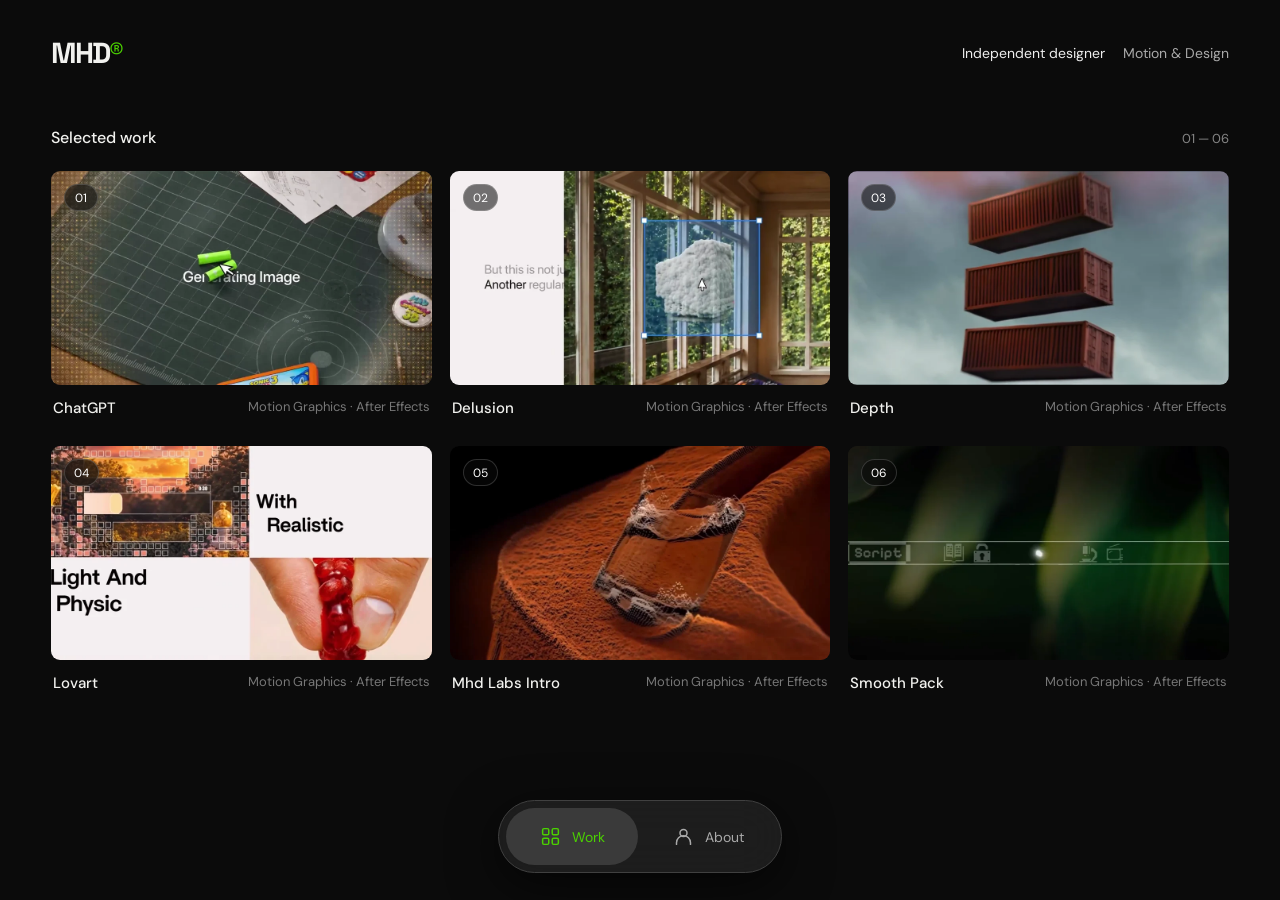
==== index.html @ 974f69a8 "Upload portfolio website" ====
<!doctype html><html lang="en"><head><meta charset="UTF-8"><meta name="viewport" content="width=device-width, initial-scale=1"><meta name="theme-color" content="#0b0b0b"><title>MHD — Motion &amp; Design</title><meta name="description" content="Alireza — motion and product designer. Selected work and a little about me."><link rel="icon" type="image/svg+xml" href="data:image/svg+xml,%3Csvg%20xmlns%3D%22http%3A//www.w3.org/2000/svg%22%20viewBox%3D%220%200%2032%2032%22%3E%3Crect%20width%3D%2232%22%20height%3D%2232%22%20rx%3D%228%22%20fill%3D%22%234bd200%22/%3E%3Cpath%20d%3D%22M7%2024V8l9%209%209-9v16h-5V19l-4%204-4-4v5z%22%20fill%3D%22%23111%22/%3E%3C/svg%3E"><link rel="stylesheet" href="/style.css"><script src="/app.js" defer></script></head><body><div id="app"></div></body></html>
---- style.css ----
@import url('https://fonts.googleapis.com/css2?family=DM+Sans:wght@400;500;600;700&family=Space+Grotesk:wght@400;500;600;700&display=swap');

:root {
  color-scheme: dark;
  --green: #4bd200;
  --bg: #0b0b0b;
  --muted: #858585;
}

* { box-sizing: border-box; }
html { background: var(--bg); }

body {
  min-height: 100vh;
  margin: 0;
  background: var(--bg);
  color: #f2f2ef;
  font-family: 'DM Sans', Arial, sans-serif;
  -webkit-font-smoothing: antialiased;
}

body.modal-open { overflow: hidden; }

#app {
  position: relative;
  z-index: 1;
}

.cursor-halftone {
  position: fixed;
  z-index: 0;
  inset: 0;
  display: block;
  width: 100%;
  height: 100%;
  pointer-events: none;
}

a { color: inherit; text-decoration: none; }
button { font: inherit; }
button, a { -webkit-tap-highlight-color: transparent; }
a:focus-visible, button:focus-visible { outline: 2px solid var(--green); outline-offset: 5px; }

header {
  display: flex;
  align-items: center;
  justify-content: space-between;
  padding: 34px 4vw 30px;
}

.brand {
  font-family: 'Space Grotesk', Arial, sans-serif;
  font-size: 29px;
  font-weight: 700;
  letter-spacing: -2px;
}

.brand span { color: var(--green); }
.header-note { color: #aaa; font-size: 14px; }
.header-note span { margin-right: 18px; color: #eee; }
.work { padding: 20px 4vw 145px; }

.section-label {
  display: flex;
  align-items: baseline;
  justify-content: space-between;
  margin: 6px 0 23px;
}

.section-label h1 { margin: 0; font-size: 16px; font-weight: 500; }
.section-label span { color: var(--muted); font-size: 13px; }

.grid {
  display: grid;
  grid-template-columns: repeat(3, minmax(0, 1fr));
  gap: 28px 18px;
}

.project { min-width: 0; }

.project-open {
  display: block;
  width: 100%;
  margin: 0;
  padding: 0;
  border: 0;
  border-radius: 9px;
  background: transparent;
  color: inherit;
  cursor: pointer;
  text-align: left;
}

.art {
  position: relative;
  display: block;
  overflow: hidden;
  width: 100%;
  aspect-ratio: 16 / 9;
  border-radius: 9px;
  background: #151515;
}

.project-video {
  display: block;
  width: 100%;
  height: 100%;
  object-fit: cover;
  transform: scale(1.002);
  transition: transform .65s cubic-bezier(.2, .7, .2, 1), filter .35s ease;
}

.project-open:hover .project-video,
.project-open:focus-visible .project-video {
  filter: brightness(.72);
  transform: scale(1.035);
}

.project-index {
  position: absolute;
  top: 13px;
  left: 13px;
  display: grid;
  place-items: center;
  min-width: 34px;
  height: 27px;
  padding: 0 9px;
  border: 1px solid rgba(255,255,255,.17);
  border-radius: 20px;
  background: rgba(10,10,10,.56);
  color: #fff;
  font-size: 12px;
  backdrop-filter: blur(10px);
}

.play-indicator {
  position: absolute;
  top: 50%;
  left: 50%;
  display: grid;
  place-items: center;
  width: 52px;
  height: 52px;
  border-radius: 50%;
  background: var(--green);
  color: #112108;
  opacity: 0;
  transform: translate(-50%, -42%) scale(.86);
  transition: opacity .25s ease, transform .35s cubic-bezier(.2, .8, .2, 1);
}

.play-indicator svg { width: 23px; height: 23px; fill: currentColor; stroke: none; }
.project-open:hover .play-indicator,
.project-open:focus-visible .play-indicator {
  opacity: 1;
  transform: translate(-50%, -50%) scale(1);
}

.project-info {
  display: flex;
  justify-content: space-between;
  gap: 12px;
  padding: 13px 2px 0;
}

.project-info h2 { margin: 0; font-size: 15px; font-weight: 500; }
.project-info span { color: #777; font-size: 13px; text-align: right; }

.bottom-nav {
  position: fixed;
  z-index: 10;
  bottom: 27px;
  left: 50%;
  display: flex;
  gap: 4px;
  padding: 7px;
  border: 1px solid #404040;
  border-radius: 50px;
  background: rgba(31,31,31,.91);
  box-shadow: 0 12px 50px #0009;
  backdrop-filter: blur(24px);
  transform: translateX(-50%);
}

.bottom-nav a {
  display: flex;
  align-items: center;
  justify-content: center;
  gap: 11px;
  min-width: 132px;
  height: 57px;
  border-radius: 35px;
  color: #aaa;
  font-size: 14px;
  transition: background .2s, color .2s;
}

.bottom-nav a.active { background: #3a3a3a; color: var(--green); }
.bottom-nav a:hover { background: #343434; color: #fff; }

.bottom-nav svg {
  width: 21px;
  height: 21px;
  fill: none;
  stroke: currentColor;
  stroke-width: 1.7;
  stroke-linecap: round;
  stroke-linejoin: round;
}

.video-dialog {
  overflow: visible;
  width: min(1120px, calc(100% - 48px));
  max-width: none;
  margin: auto;
  padding: 0;
  border: 1px solid #323232;
  border-radius: 18px;
  background: #111;
  color: #eee;
  box-shadow: 0 30px 100px #000;
}

.video-dialog::backdrop,
.booking-dialog::backdrop {
  background: rgba(0,0,0,.82);
  backdrop-filter: blur(9px);
}

.dialog-video-wrap {
  overflow: hidden;
  width: 100%;
  aspect-ratio: 16 / 9;
  border-radius: 17px 17px 0 0;
  background: #000;
}

.dialog-video { display: block; width: 100%; height: 100%; object-fit: contain; }

.dialog-meta {
  display: flex;
  align-items: center;
  justify-content: space-between;
  gap: 20px;
  padding: 19px 22px 20px;
}

.dialog-meta h2 { margin: 0; font-size: 18px; font-weight: 500; }
.dialog-meta p { margin: 0; color: #777; font-size: 14px; }

.dialog-close {
  position: absolute;
  z-index: 2;
  top: -16px;
  right: -16px;
  display: grid;
  place-items: center;
  width: 42px;
  height: 42px;
  padding: 0;
  border: 1px solid #505050;
  border-radius: 50%;
  background: #202020;
  color: #fff;
  cursor: pointer;
}

.dialog-close:hover { background: var(--green); color: #102008; }

.dialog-close svg {
  width: 19px;
  height: 19px;
  fill: none;
  stroke: currentColor;
  stroke-width: 1.8;
  stroke-linecap: round;
}

.about { max-width: 1160px; margin: 0 auto; padding: 66px 5vw 160px; }
.eyebrow { margin: 0 0 30px; color: var(--green); font-size: 14px; }

.about h1 {
  max-width: 900px;
  margin: 0 0 44px;
  font-family: 'Space Grotesk', Arial, sans-serif;
  font-size: clamp(45px, 7vw, 88px);
  font-weight: 500;
  line-height: 1.04;
  letter-spacing: -.065em;
}

.about h1 span { color: var(--green); }

.about-lower {
  display: grid;
  grid-template-columns: 1fr 1fr;
  gap: 70px;
  padding-top: 32px;
  border-top: 1px solid #292929;
}

.bio { margin: 0; color: #aaa; font-size: 18px; line-height: 1.75; }
.bio strong { color: #eee; font-weight: 400; }
.tools { margin-top: 25px; color: #777; font-size: 13px; }

.call-area {
  display: flex;
  flex-direction: column;
  align-items: flex-start;
  justify-content: space-between;
  gap: 24px;
}

.call-area p { margin: 0; color: #aaa; font-size: 16px; }

.call-button {
  display: flex;
  align-items: center;
  justify-content: space-between;
  gap: 65px;
  padding: 20px 26px;
  border: 0;
  border-radius: 50px;
  background: var(--green);
  color: #101b0b;
  font-size: 17px;
  font-weight: 600;
  cursor: pointer;
  transition: background .2s;
}

.call-button:hover { background: #68ed1c; }
.call-button svg { width: 22px; height: 22px; fill: none; stroke: currentColor; stroke-width: 1.6; }

.booking-dialog {
  overflow: hidden;
  width: min(960px, calc(100% - 40px));
  height: min(760px, calc(100dvh - 40px));
  max-width: none;
  max-height: none;
  margin: auto;
  padding: 0;
  border: 1px solid #363636;
  border-radius: 22px;
  background: #101010;
  color: #f2f2ef;
  box-shadow: 0 32px 110px #000;
}

.booking-dialog[open] {
  display: flex;
  flex-direction: column;
  animation: booking-in .28s cubic-bezier(.2, .8, .2, 1);
}

.booking-header {
  position: relative;
  z-index: 1;
  display: flex;
  flex: 0 0 auto;
  align-items: center;
  justify-content: space-between;
  min-height: 78px;
  padding: 15px 18px 15px 24px;
  border-bottom: 1px solid #2c2c2c;
  background: #151515;
}

.booking-kicker {
  display: block;
  margin-bottom: 3px;
  color: var(--green);
  font-size: 11px;
  font-weight: 600;
  letter-spacing: .11em;
  text-transform: uppercase;
}

.booking-header h2 {
  margin: 0;
  font-family: 'Space Grotesk', Arial, sans-serif;
  font-size: 20px;
  font-weight: 500;
  letter-spacing: -.025em;
}

.booking-close {
  display: grid;
  place-items: center;
  width: 42px;
  height: 42px;
  padding: 0;
  border: 1px solid #444;
  border-radius: 50%;
  background: #222;
  color: #fff;
  cursor: pointer;
  transition: background .2s ease, color .2s ease, border-color .2s ease;
}

.booking-close:hover {
  border-color: var(--green);
  background: var(--green);
  color: #102008;
}

.booking-close svg {
  width: 18px;
  height: 18px;
  fill: none;
  stroke: currentColor;
  stroke-width: 1.8;
  stroke-linecap: round;
}

.booking-frame {
  display: block;
  flex: 1 1 auto;
  width: 100%;
  min-height: 0;
  border: 0;
  background: #fff;
}

@keyframes booking-in {
  from { opacity: 0; transform: translateY(14px) scale(.985); }
  to { opacity: 1; transform: translateY(0) scale(1); }
}

@media (min-width: 1550px) {
  .work, header { max-width: 1600px; margin-inline: auto; }
}

@media (max-width: 1080px) {
  .grid { grid-template-columns: repeat(2, minmax(0, 1fr)); }
  .about-lower { gap: 35px; }
  .header-note span { display: none; }
}

@media (max-width: 680px) {
  header { padding: 25px 20px; }
  .brand { font-size: 27px; }
  .header-note { font-size: 12px; }
  .work { padding: 15px 14px 130px; }
  .section-label { margin: 4px 6px 20px; }
  .grid { grid-template-columns: 1fr; gap: 27px; }
  .art { border-radius: 8px; }
  .project-info { padding: 11px 2px 0; }
  .project-info h2 { font-size: 14px; }
  .project-info span { font-size: 12px; }
  .play-indicator { width: 47px; height: 47px; opacity: .92; transform: translate(-50%, -50%) scale(1); }
  .bottom-nav { bottom: max(20px, env(safe-area-inset-bottom)); padding: 6px; }
  .bottom-nav a { min-width: 125px; height: 54px; }
  .about { padding: 42px 24px 150px; }
  .about h1 { margin-bottom: 35px; font-size: 51px; }
  .about-lower { grid-template-columns: 1fr; gap: 30px; }
  .bio { font-size: 17px; }
  .call-area { align-items: stretch; }
  .call-button { width: 100%; }
  .booking-dialog {
    width: calc(100% - 16px);
    height: calc(100dvh - 16px);
    border-radius: 17px;
  }
  .booking-header { min-height: 70px; padding: 12px 13px 12px 18px; }
  .booking-header h2 { font-size: 18px; }
  .booking-close { width: 40px; height: 40px; }
  .video-dialog { width: calc(100% - 24px); border-radius: 13px; }
  .dialog-video-wrap { border-radius: 12px 12px 0 0; }
  .dialog-meta { display: block; padding: 15px 16px 17px; }
  .dialog-meta h2 { font-size: 16px; }
  .dialog-meta p { margin-top: 5px; font-size: 12px; }
  .dialog-close { top: -15px; right: -6px; }
}

@media (hover: none) {
  .play-indicator { opacity: .92; transform: translate(-50%, -50%) scale(1); }
}

@media (prefers-reduced-motion: reduce) {
  * { scroll-behavior: auto !important; transition: none !important; }
  .cursor-halftone { display: none; }
}
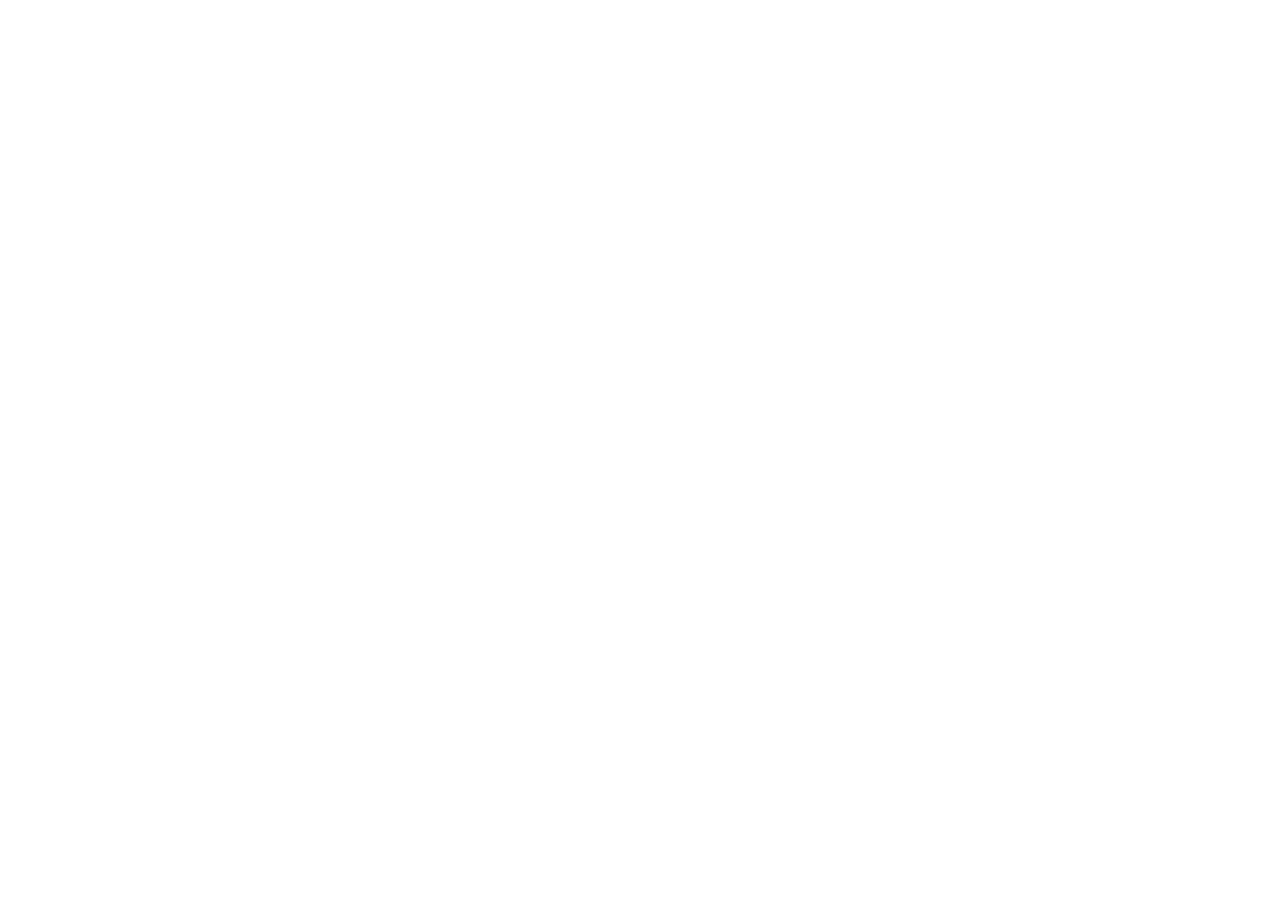
==== commit 28da60bc: "Add files via upload" ====
--- a/index.html
+++ b/index.html
@@ -1 +1 @@
-<!doctype html><html lang="en"><head><meta charset="UTF-8"><meta name="viewport" content="width=device-width, initial-scale=1"><meta name="theme-color" content="#0b0b0b"><title>MHD — Motion &amp; Design</title><meta name="description" content="Alireza — motion and product designer. Selected work and a little about me."><link rel="icon" type="image/svg+xml" href="data:image/svg+xml,%3Csvg%20xmlns%3D%22http%3A//www.w3.org/2000/svg%22%20viewBox%3D%220%200%2032%2032%22%3E%3Crect%20width%3D%2232%22%20height%3D%2232%22%20rx%3D%228%22%20fill%3D%22%234bd200%22/%3E%3Cpath%20d%3D%22M7%2024V8l9%209%209-9v16h-5V19l-4%204-4-4v5z%22%20fill%3D%22%23111%22/%3E%3C/svg%3E"><link rel="stylesheet" href="/style.css"><script src="/app.js" defer></script></head><body><div id="app"></div></body></html>+<!doctype html><html lang="en"><head><meta charset="UTF-8"><meta name="viewport" content="width=device-width, initial-scale=1"><meta name="theme-color" content="#0b0b0b"><title>MHD — Motion &amp; Design</title><meta name="description" content="Alireza — motion and product designer. Selected work and a little about me."><link rel="icon" type="image/svg+xml" href="data:image/svg+xml,%3Csvg%20xmlns%3D%22http%3A//www.w3.org/2000/svg%22%20viewBox%3D%220%200%2032%2032%22%3E%3Crect%20width%3D%2232%22%20height%3D%2232%22%20rx%3D%228%22%20fill%3D%22%234bd200%22/%3E%3Cpath%20d%3D%22M7%2024V8l9%209%209-9v16h-5V19l-4%204-4-4v5z%22%20fill%3D%22%23111%22/%3E%3C/svg%3E"><link rel="stylesheet" href="/Mhd-Labs/style.css"><script src="/Mhd-Labs/app.js" defer></script></head><body><div id="app"></div></body></html>
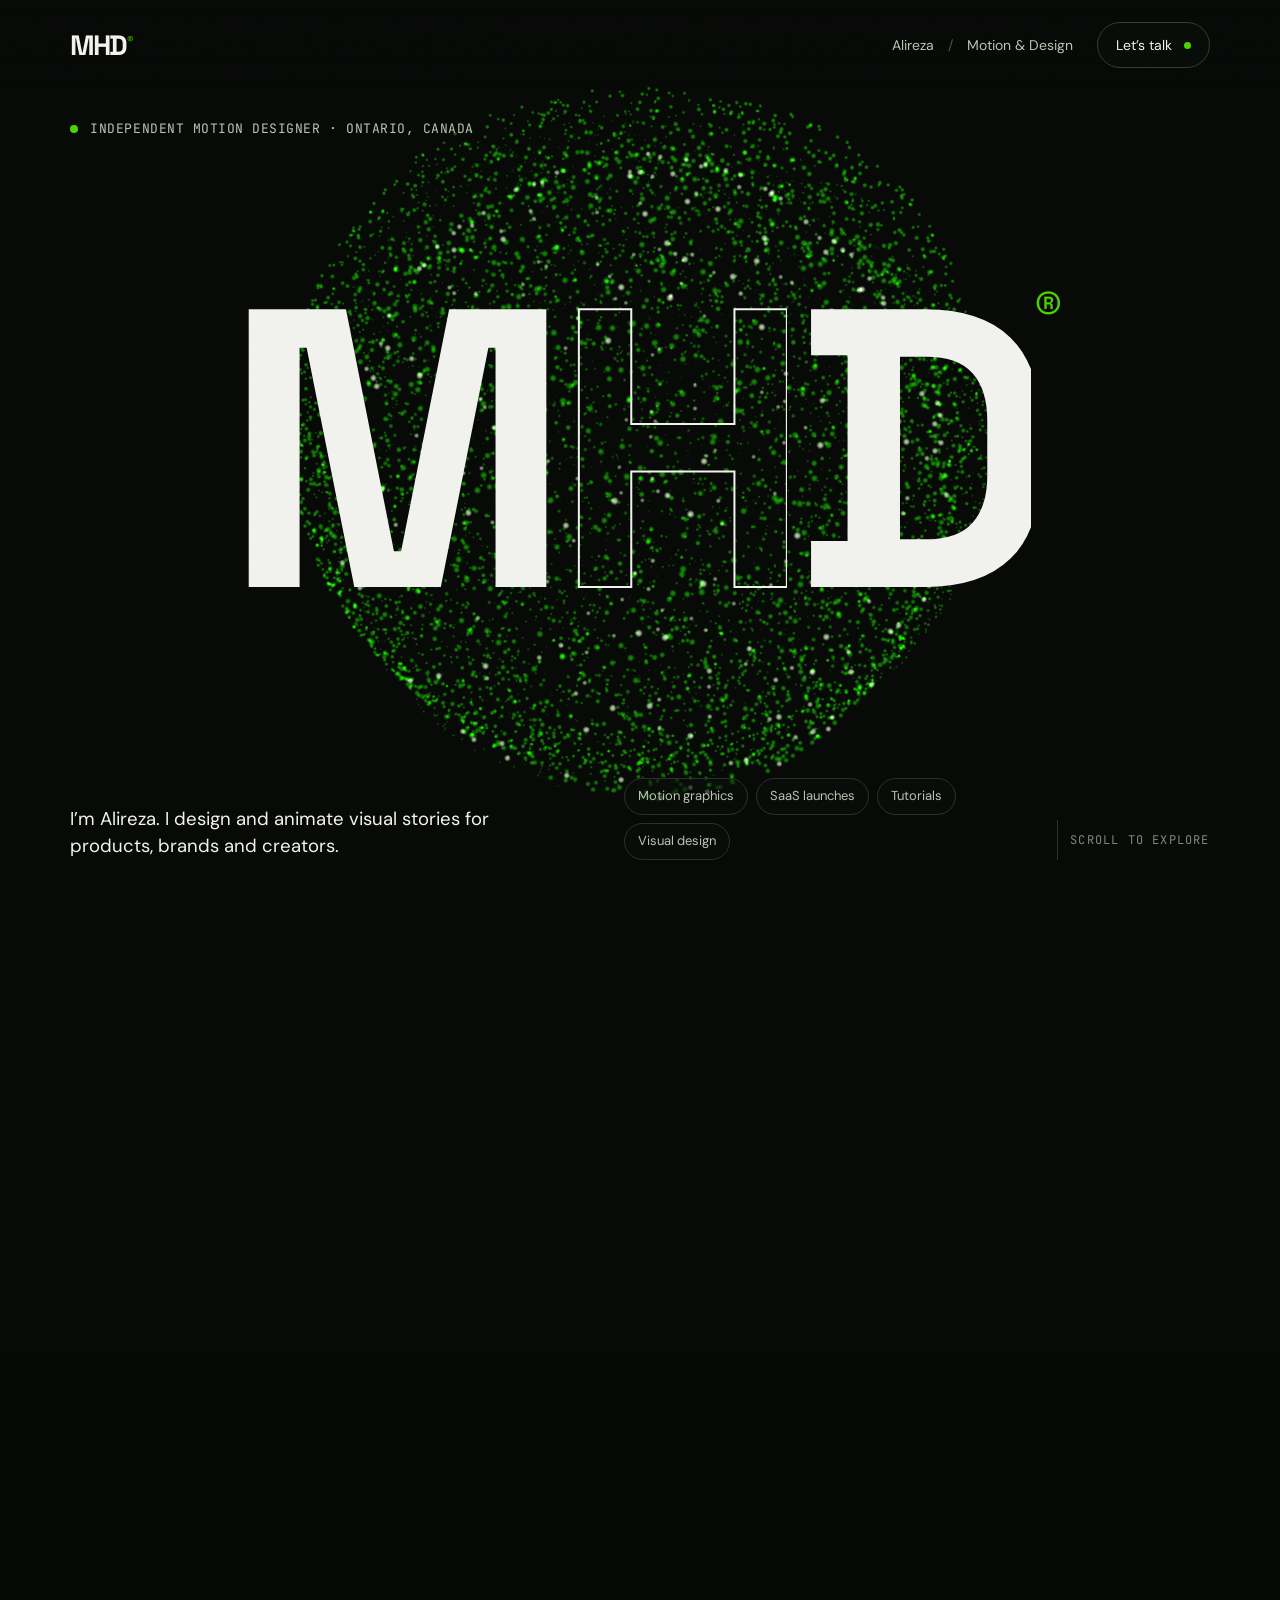
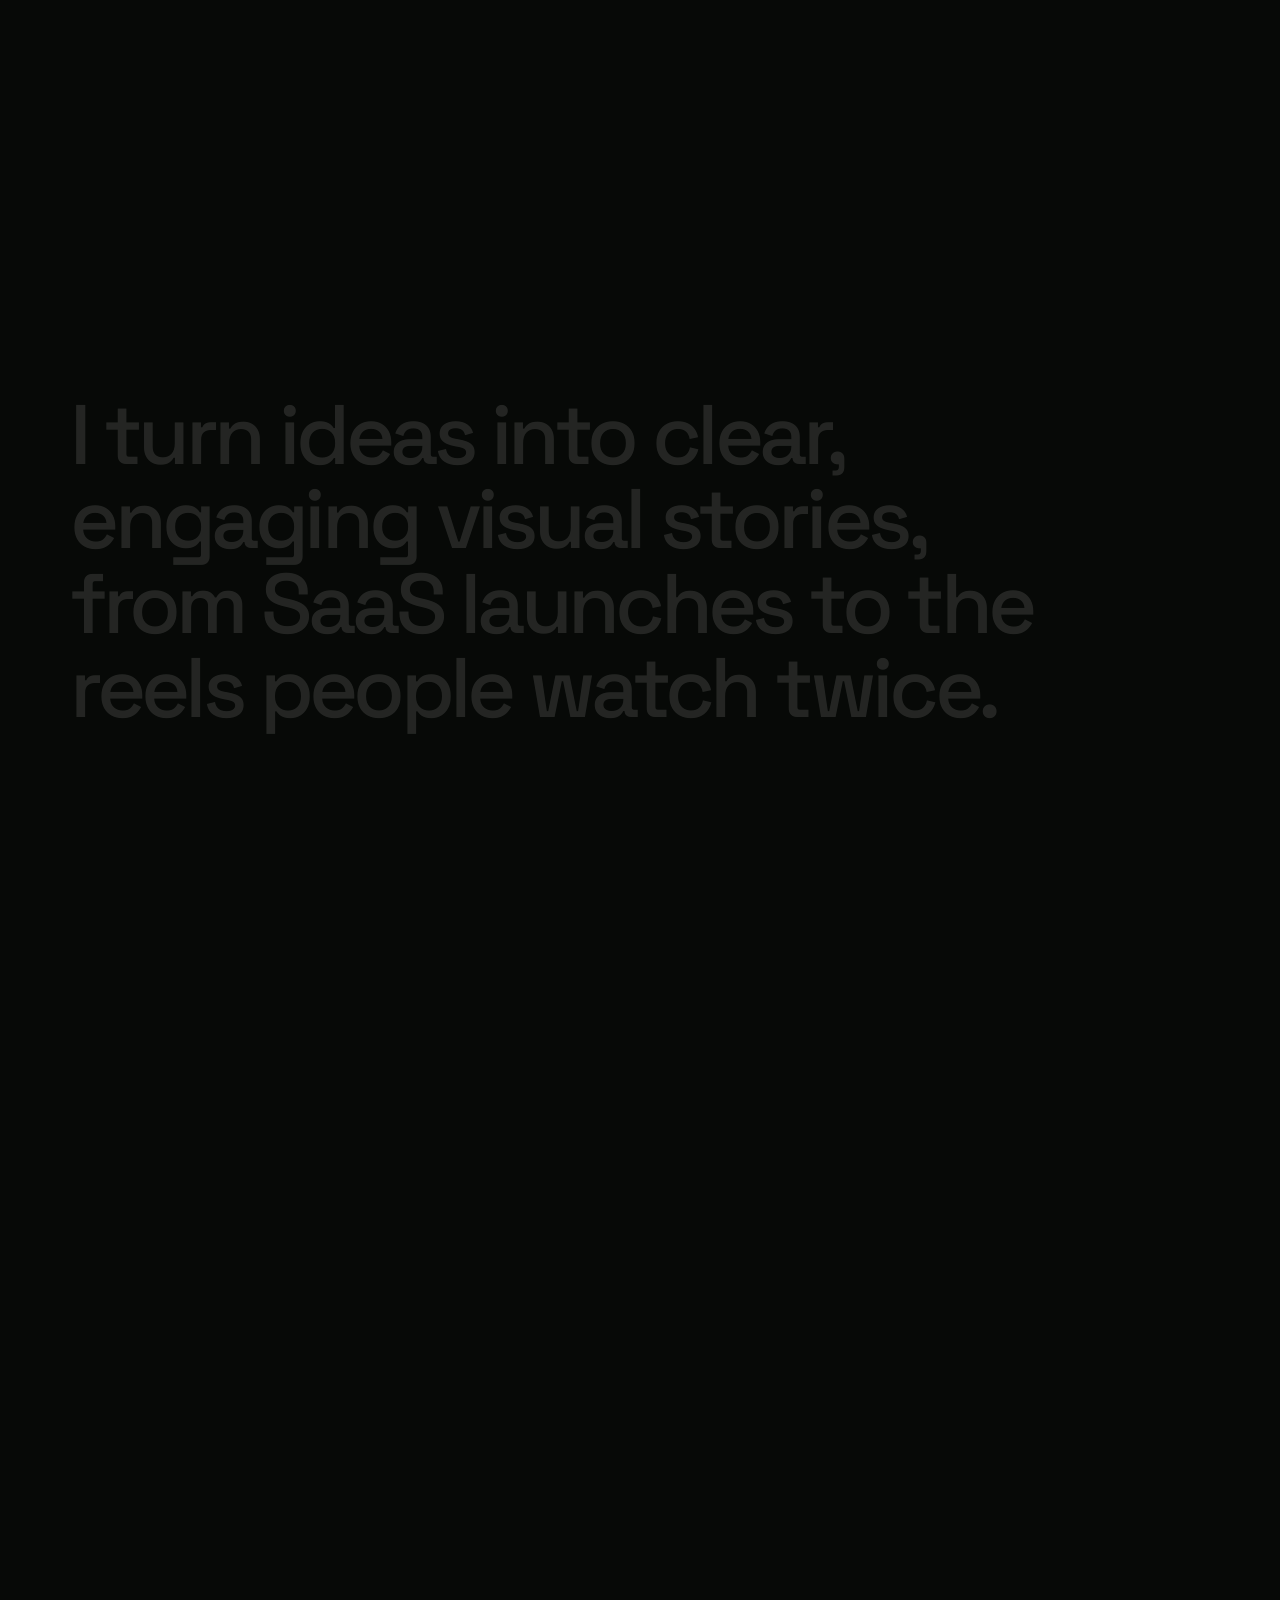
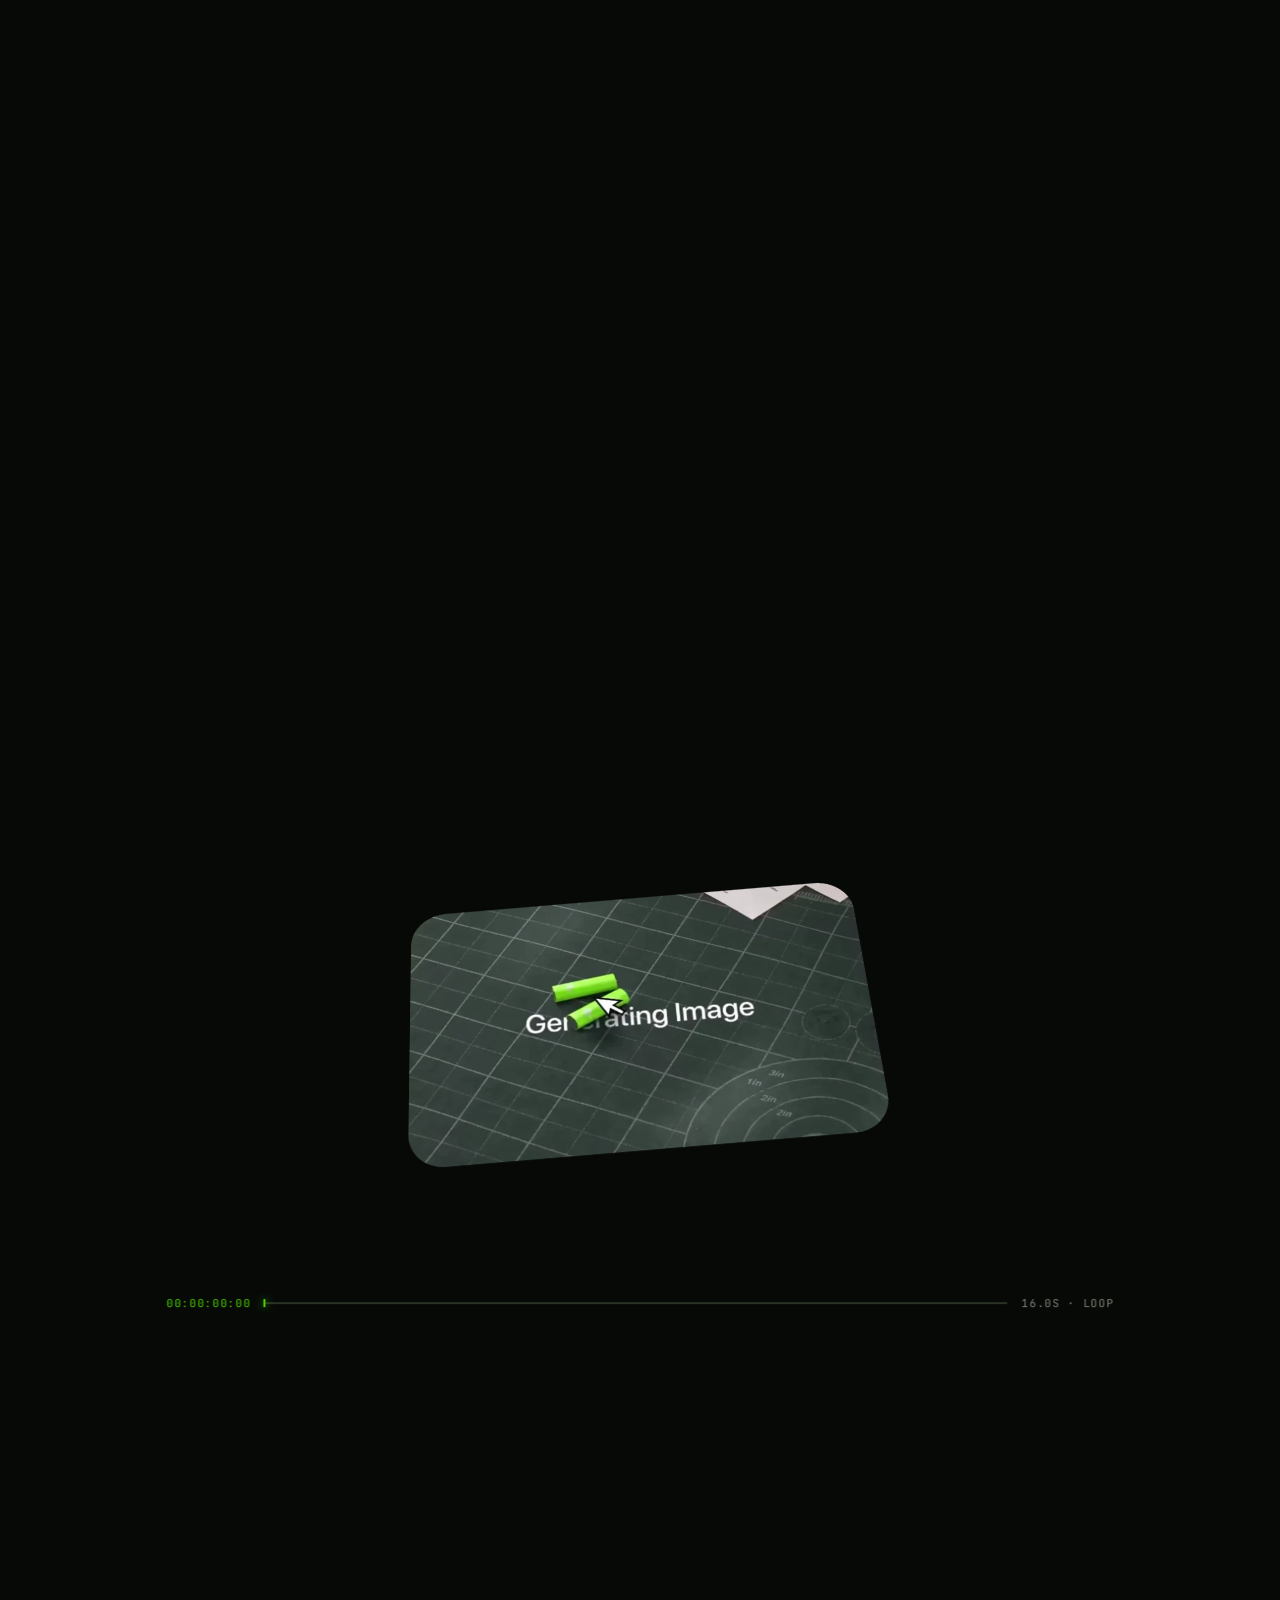
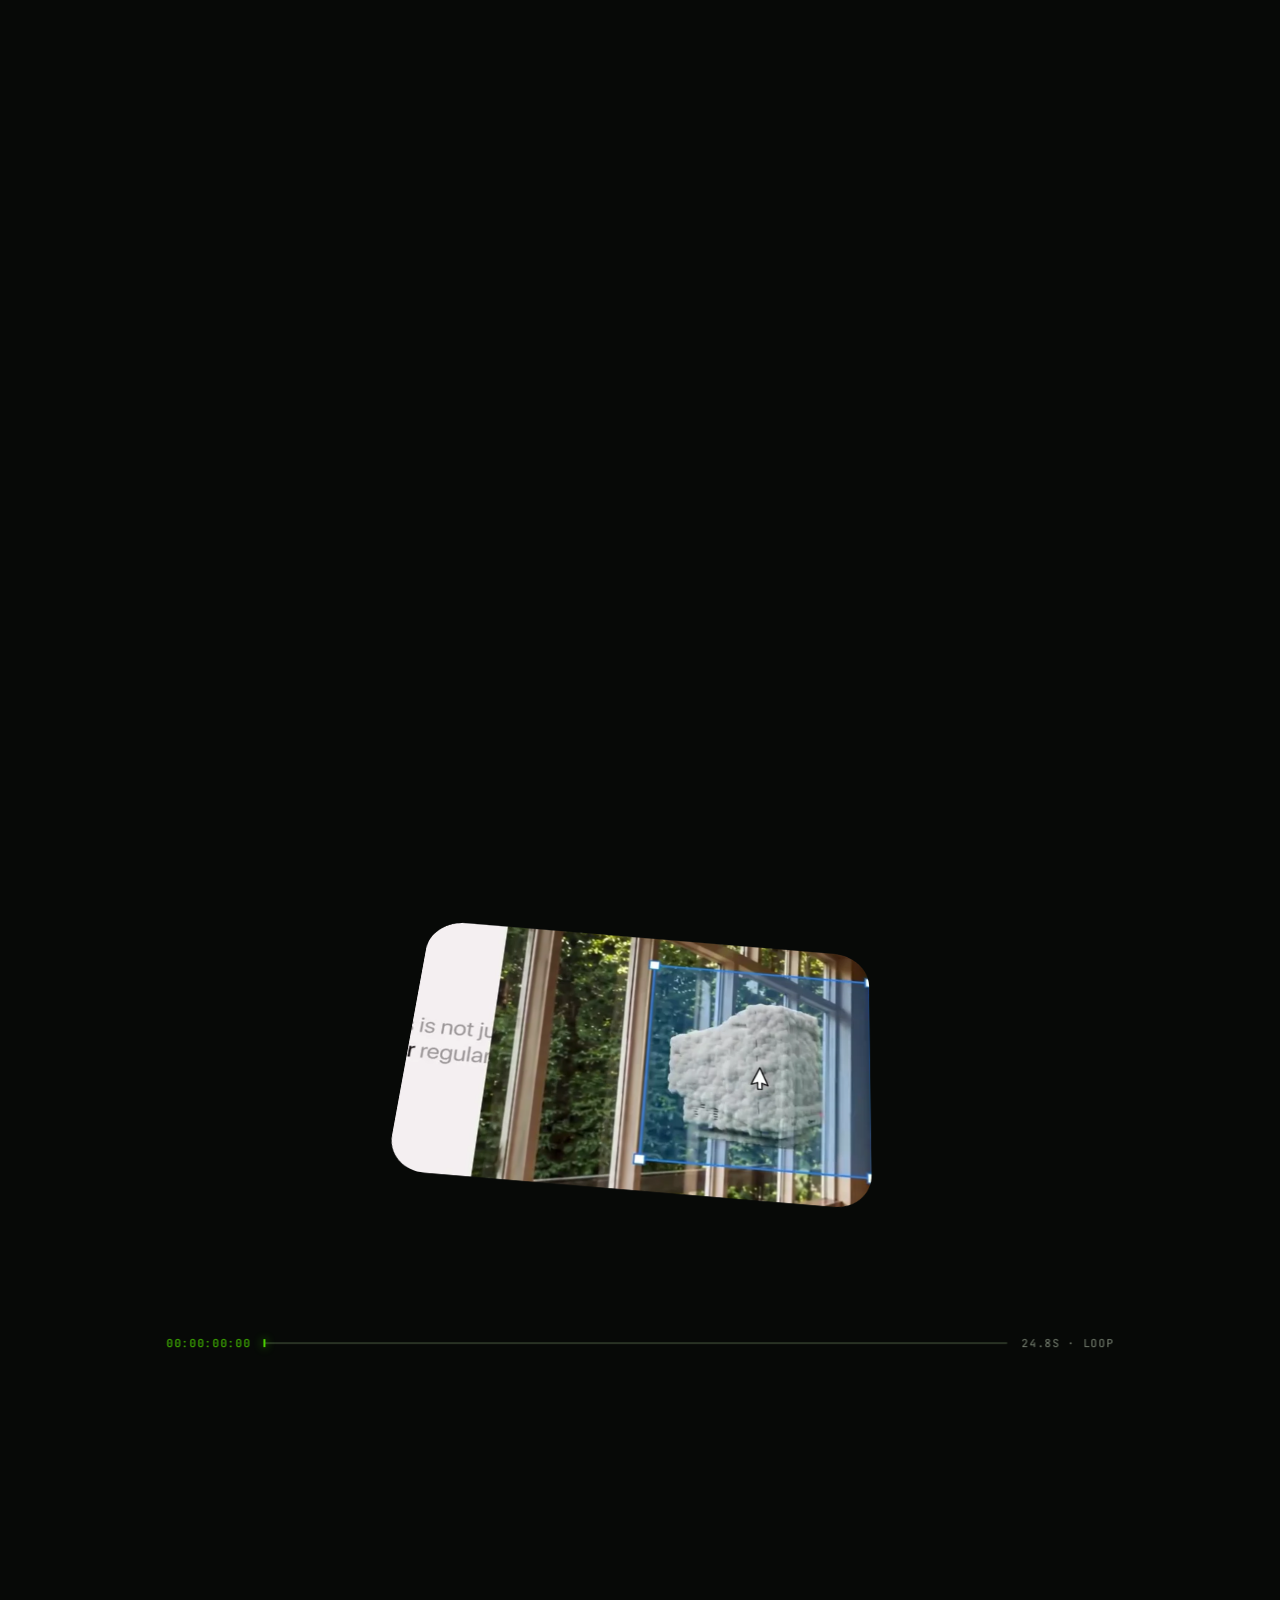
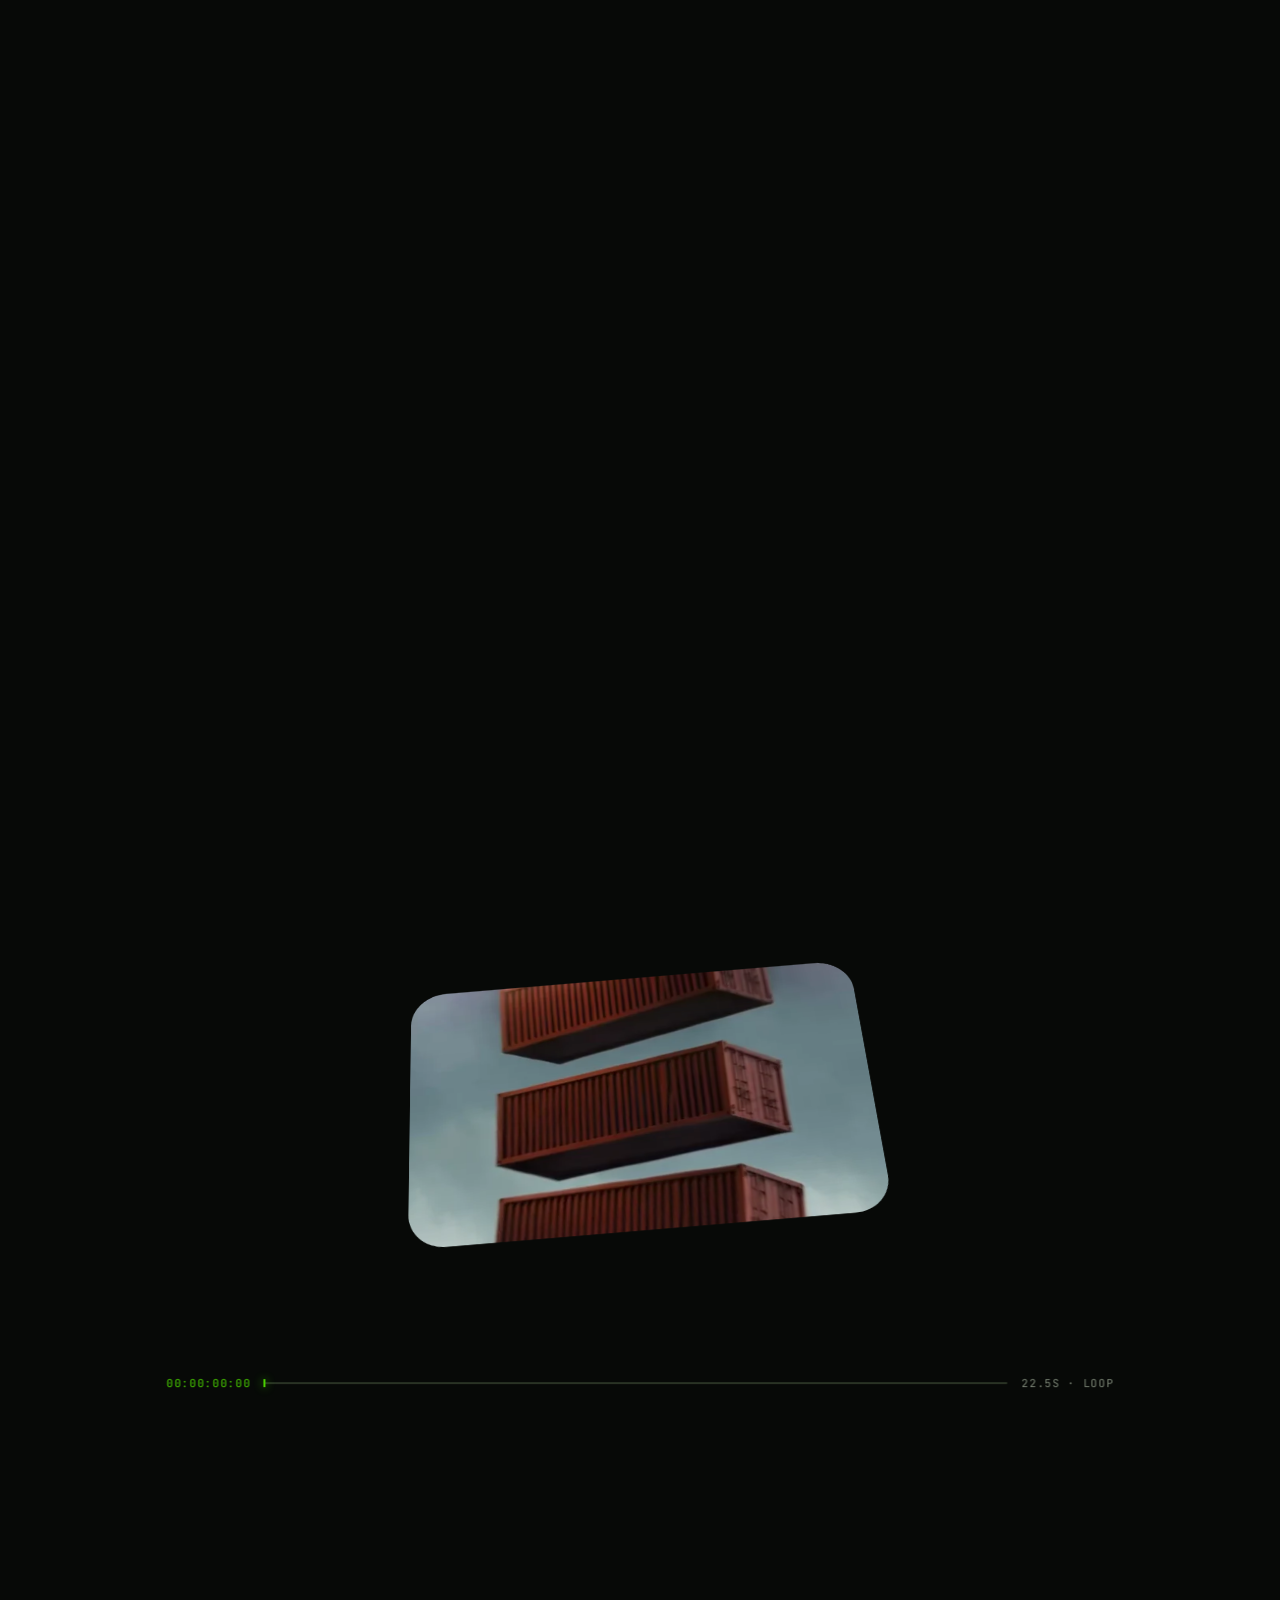
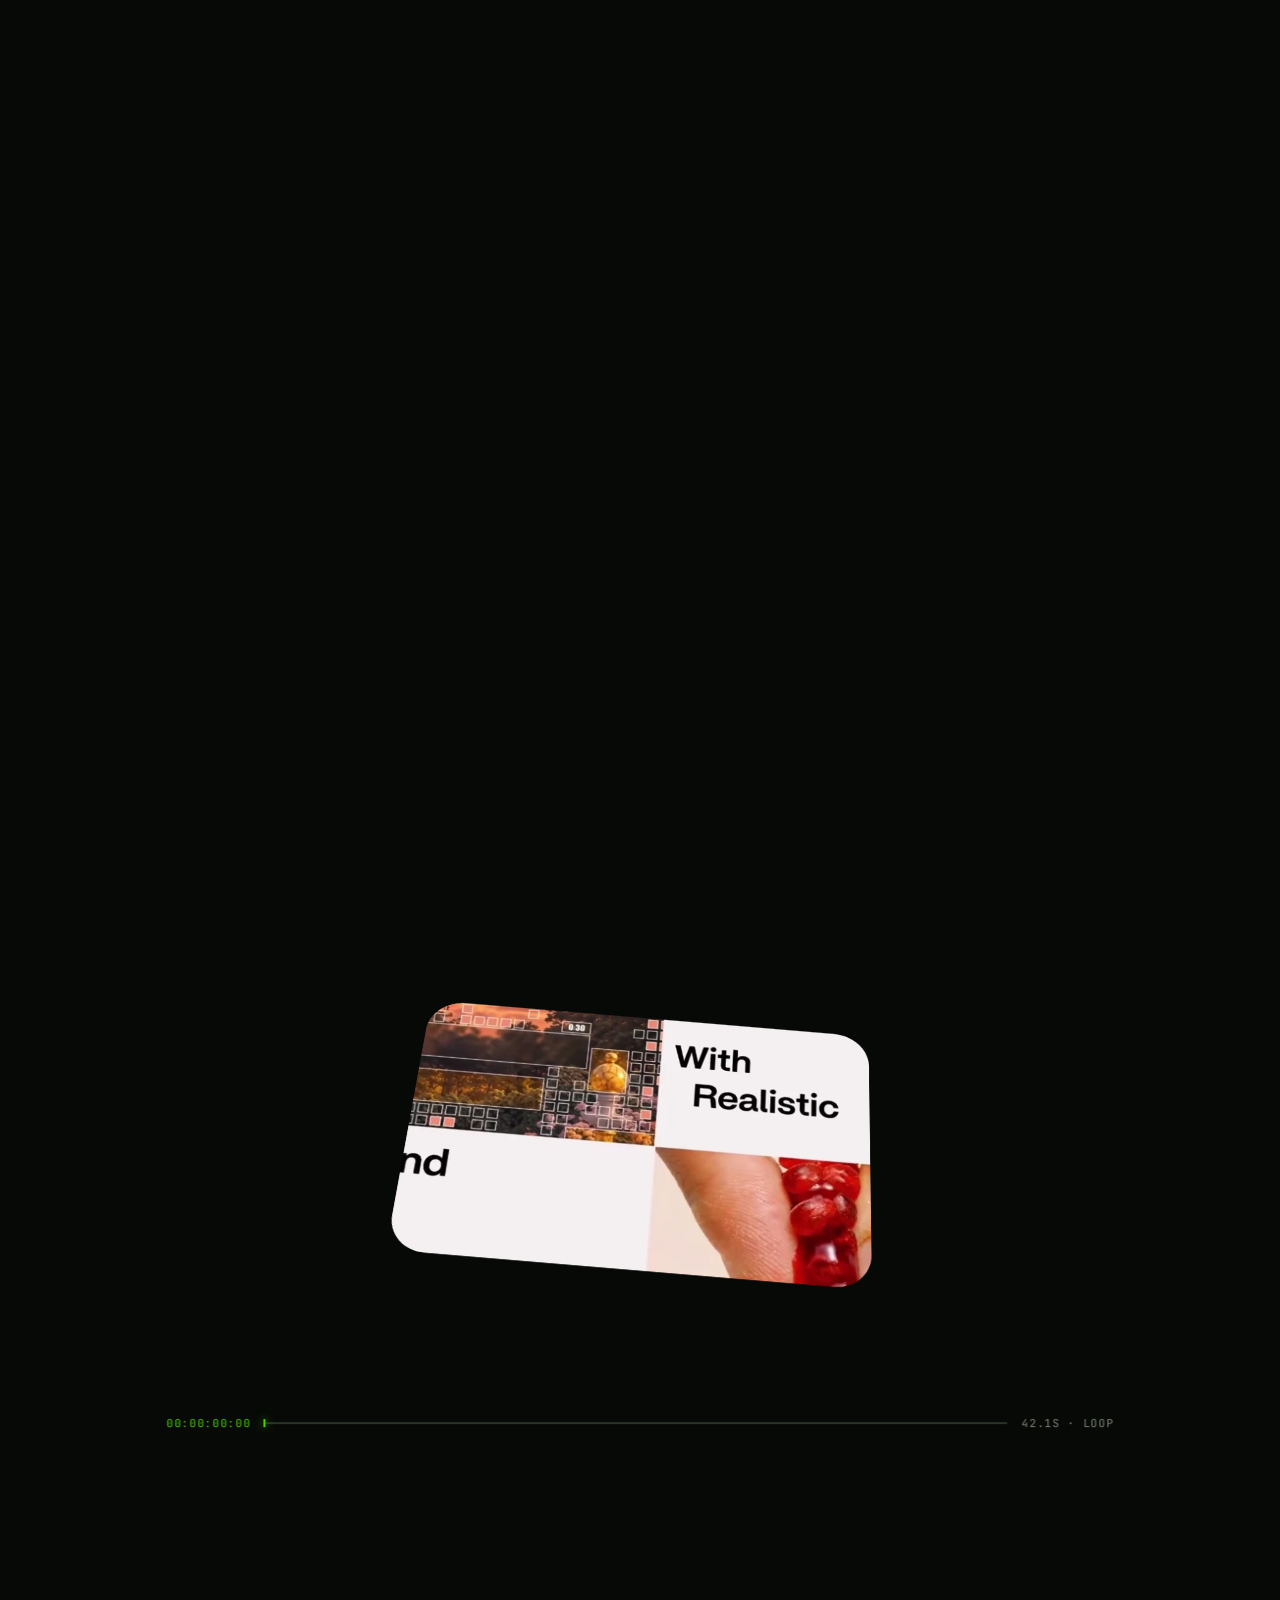
==== commit 01cc1a30: "Launch scroll-driven 3D portfolio with in-site booking Co-Authored-By: Claude Opus 5.5 <noreply@anth" ====
--- a/index.html
+++ b/index.html
@@ -1 +1,342 @@
-<!doctype html><html lang="en"><head><meta charset="UTF-8"><meta name="viewport" content="width=device-width, initial-scale=1"><meta name="theme-color" content="#0b0b0b"><title>MHD — Motion &amp; Design</title><meta name="description" content="Alireza — motion and product designer. Selected work and a little about me."><link rel="icon" type="image/svg+xml" href="data:image/svg+xml,%3Csvg%20xmlns%3D%22http%3A//www.w3.org/2000/svg%22%20viewBox%3D%220%200%2032%2032%22%3E%3Crect%20width%3D%2232%22%20height%3D%2232%22%20rx%3D%228%22%20fill%3D%22%234bd200%22/%3E%3Cpath%20d%3D%22M7%2024V8l9%209%209-9v16h-5V19l-4%204-4-4v5z%22%20fill%3D%22%23111%22/%3E%3C/svg%3E"><link rel="stylesheet" href="/Mhd-Labs/style.css"><script src="/Mhd-Labs/app.js" defer></script></head><body><div id="app"></div></body></html>+<!doctype html>
+<html lang="en">
+<head>
+  <meta charset="UTF-8">
+  <meta name="viewport" content="width=device-width, initial-scale=1, viewport-fit=cover">
+  <title>MHD Motion Portfolio</title>
+  <meta name="theme-color" content="#070907">
+  <meta name="description" content="Motion design by Alireza. Six looping projects, one continuous scroll.">
+  <link rel="icon" type="image/svg+xml" href="data:image/svg+xml,%3Csvg%20xmlns%3D%22http%3A//www.w3.org/2000/svg%22%20viewBox%3D%220%200%2032%2032%22%3E%3Crect%20width%3D%2232%22%20height%3D%2232%22%20rx%3D%228%22%20fill%3D%22%234bd200%22/%3E%3Cpath%20d%3D%22M7%2024V8l9%209%209-9v16h-5V19l-4%204-4-4v5z%22%20fill%3D%22%23111%22/%3E%3C/svg%3E">
+  <link rel="preconnect" href="https://fonts.googleapis.com">
+  <link rel="preconnect" href="https://fonts.gstatic.com" crossorigin>
+  <link rel="stylesheet" href="https://fonts.googleapis.com/css2?family=DM+Sans:opsz,wght@9..40,400;9..40,500;9..40,600&family=Space+Grotesk:wght@400;500;700&family=JetBrains+Mono:wght@400;500&display=swap">
+  <link rel="stylesheet" href="./style.css?v=book-20261012">
+  <script>document.documentElement.classList.add('js');if(matchMedia('(prefers-reduced-motion: reduce)').matches)document.documentElement.classList.add('rm');</script>
+  <script src="./vendor/gsap.min.js" defer></script>
+  <script src="./vendor/ScrollTrigger.min.js" defer></script>
+  <script src="./vendor/lenis.min.js" defer></script>
+  <script type="module" src="./app.js?v=book-20261012"></script>
+</head>
+<body>
+  <div class="loader" aria-hidden="true">
+    <div class="loader-panel"></div>
+    <div class="loader-inner">
+      <span class="loader-mark">MHD<sup>®</sup></span>
+      <span class="loader-count"><b>000</b>%</span>
+    </div>
+    <span class="loader-bar"></span>
+  </div>
+
+  <canvas class="gl" id="gl" aria-hidden="true"></canvas>
+  <div class="grain" aria-hidden="true"></div>
+
+  <header class="site-header">
+    <a class="wordmark" href="#top" data-scroll aria-label="MHD, back to the start">MHD<sup>®</sup></a>
+    <span class="header-role">Alireza <i>/</i> Motion &amp; Design</span>
+    <a class="header-cta" href="#contact" data-scroll>Let’s talk<span class="dot" aria-hidden="true"></span></a>
+  </header>
+
+  <aside class="rail" aria-hidden="true">
+    <span class="rail-count"><b>01</b><i>/ 06</i></span>
+    <span class="rail-track"><span class="rail-fill"></span></span>
+    <span class="rail-name">ChatGPT</span>
+  </aside>
+
+  <main>
+    <section class="hero" id="top" aria-label="Introduction">
+      <div class="hero-stage">
+        <p class="hero-eyebrow"><span class="pulse" aria-hidden="true"></span><span>Independent motion designer · Ontario, Canada</span></p>
+        <h1 class="hero-mark" aria-label="MHD">
+          <span class="hl" aria-hidden="true"><span>M</span></span><span class="hl" aria-hidden="true"><span>H</span></span><span class="hl" aria-hidden="true"><span>D</span></span><sup class="hero-reg" aria-hidden="true"><span>®</span></sup>
+        </h1>
+        <div class="hero-foot"><div class="hero-foot-in">
+          <p class="hero-intro">I’m Alireza. I design and animate visual stories for products, brands and creators.</p>
+          <ul class="hero-disciplines">
+            <li>Motion graphics</li><li>SaaS launches</li><li>Tutorials</li><li>Visual design</li>
+          </ul>
+          <p class="hero-scroll"><span class="scroll-line" aria-hidden="true"></span>Scroll to explore</p>
+        </div></div>
+      </div>
+    </section>
+
+    <section class="manifesto" aria-label="About">
+      <div class="m-stage">
+        <p class="m-label">Good design. Even better in motion.</p>
+        <p class="m-text"><span class="mw">I</span> <span class="mw">turn</span> <span class="mw">ideas</span> <span class="mw">into</span> <span class="mw">clear,</span> <span class="mw">engaging</span> <span class="mw">visual</span> <span class="mw">stories,</span> <span class="mw">from</span> <span class="mw">SaaS</span> <span class="mw">launches</span> <span class="mw">to</span> <span class="mw">the</span> <span class="mw">reels</span> <span class="mw">people</span> <span class="mw">watch</span> <span class="mw">twice.</span></p>
+        <p class="m-sub"><span>Selected work</span><span>06 projects · each one loops</span></p>
+      </div>
+    </section>
+
+    <section class="project" id="chatgpt" data-layout="right" data-index="0" aria-labelledby="t-chatgpt">
+      <div class="p-stage">
+        <span class="p-num-wrap" aria-hidden="true"><span class="p-num">01</span></span>
+        <figure class="p-media">
+         <div class="p-float">
+          <div class="p-frame">
+            <video class="p-video" muted loop playsinline autoplay preload="none" disablepictureinpicture disableremoteplayback controlslist="nodownload nofullscreen noremoteplayback" poster="./media/chatgpt.webp" data-src="./media/chatgpt.mp4" aria-label="ChatGPT, looping motion design preview"></video>
+            <span class="crop tl" aria-hidden="true"></span><span class="crop tr" aria-hidden="true"></span><span class="crop bl" aria-hidden="true"></span><span class="crop br" aria-hidden="true"></span>
+          </div>
+          <figcaption class="p-timeline" aria-hidden="true">
+            <span class="tc">00:00:00:00</span>
+            <span class="track"><span class="head"></span></span>
+            <span class="len">16.0s · loop</span>
+          </figcaption>
+         </div>
+        </figure>
+        <div class="p-info">
+          <p class="p-kicker"><b>01</b><span>Product promo</span></p>
+          <h2 class="p-title" id="t-chatgpt"><span class="word"><span class="ch">C</span><span class="ch">h</span><span class="ch">a</span><span class="ch">t</span><span class="ch">G</span><span class="ch">P</span><span class="ch">T</span></span></h2>
+          <p class="p-desc">From a simple prompt to a world of visual possibilities.</p>
+          <p class="p-more">A single prompt box opens into a tactile desk scene, then a wall of generated frames.</p>
+          <dl class="p-meta"><div><dt>Role</dt><dd>Design &amp; animation</dd></div><div><dt>Format</dt><dd>16:9 · 30 fps</dd></div></dl>
+        </div>
+      </div>
+    </section>
+    <section class="project" id="delusion" data-layout="left" data-index="1" aria-labelledby="t-delusion">
+      <div class="p-stage">
+        <span class="p-num-wrap" aria-hidden="true"><span class="p-num">02</span></span>
+        <figure class="p-media">
+         <div class="p-float">
+          <div class="p-frame">
+            <video class="p-video" muted loop playsinline autoplay preload="none" disablepictureinpicture disableremoteplayback controlslist="nodownload nofullscreen noremoteplayback" poster="./media/delusion.webp" data-src="./media/delusion.mp4" aria-label="Delusion, looping motion design preview"></video>
+            <span class="crop tl" aria-hidden="true"></span><span class="crop tr" aria-hidden="true"></span><span class="crop bl" aria-hidden="true"></span><span class="crop br" aria-hidden="true"></span>
+          </div>
+          <figcaption class="p-timeline" aria-hidden="true">
+            <span class="tc">00:00:00:00</span>
+            <span class="track"><span class="head"></span></span>
+            <span class="len">24.8s · loop</span>
+          </figcaption>
+         </div>
+        </figure>
+        <div class="p-info">
+          <p class="p-kicker"><b>02</b><span>Tutorial breakdown</span></p>
+          <h2 class="p-title" id="t-delusion"><span class="word"><span class="ch">D</span><span class="ch">e</span><span class="ch">l</span><span class="ch">u</span><span class="ch">s</span><span class="ch">i</span><span class="ch">o</span><span class="ch">n</span></span></h2>
+          <p class="p-desc">Where digital ideas step into the real world.</p>
+          <p class="p-more">A retro screen UI pulled out of the monitor and into a sunlit room, with the workflow behind it.</p>
+          <dl class="p-meta"><div><dt>Role</dt><dd>Design &amp; animation</dd></div><div><dt>Format</dt><dd>16:9 · 30 fps</dd></div></dl>
+        </div>
+      </div>
+    </section>
+    <section class="project" id="depth" data-layout="over" data-index="2" aria-labelledby="t-depth">
+      <div class="p-stage">
+        <span class="p-num-wrap" aria-hidden="true"><span class="p-num">03</span></span>
+        <figure class="p-media">
+         <div class="p-float">
+          <div class="p-frame">
+            <video class="p-video" muted loop playsinline autoplay preload="none" disablepictureinpicture disableremoteplayback controlslist="nodownload nofullscreen noremoteplayback" poster="./media/depth.webp" data-src="./media/depth.mp4" aria-label="Depth, looping motion design preview"></video>
+            <span class="crop tl" aria-hidden="true"></span><span class="crop tr" aria-hidden="true"></span><span class="crop bl" aria-hidden="true"></span><span class="crop br" aria-hidden="true"></span>
+          </div>
+          <figcaption class="p-timeline" aria-hidden="true">
+            <span class="tc">00:00:00:00</span>
+            <span class="track"><span class="head"></span></span>
+            <span class="len">22.5s · loop</span>
+          </figcaption>
+         </div>
+        </figure>
+        <div class="p-info">
+          <p class="p-kicker"><b>03</b><span>Transition study</span></p>
+          <h2 class="p-title" id="t-depth"><span class="word"><span class="ch">D</span><span class="ch">e</span><span class="ch">p</span><span class="ch">t</span><span class="ch">h</span></span></h2>
+          <p class="p-desc">A study in perspective, dimension and unexpected movement.</p>
+          <p class="p-more">Depth maps turned into transitions, so flat cuts get a sense of space.</p>
+          <dl class="p-meta"><div><dt>Role</dt><dd>Design &amp; animation</dd></div><div><dt>Format</dt><dd>16:9 · 30 fps</dd></div></dl>
+        </div>
+      </div>
+    </section>
+    <section class="project" id="lovart" data-layout="left" data-index="3" aria-labelledby="t-lovart">
+      <div class="p-stage">
+        <span class="p-num-wrap" aria-hidden="true"><span class="p-num">04</span></span>
+        <figure class="p-media">
+         <div class="p-float">
+          <div class="p-frame">
+            <video class="p-video" muted loop playsinline autoplay preload="none" disablepictureinpicture disableremoteplayback controlslist="nodownload nofullscreen noremoteplayback" poster="./media/lovart.webp" data-src="./media/lovart.mp4" aria-label="Lovart, looping motion design preview"></video>
+            <span class="crop tl" aria-hidden="true"></span><span class="crop tr" aria-hidden="true"></span><span class="crop bl" aria-hidden="true"></span><span class="crop br" aria-hidden="true"></span>
+          </div>
+          <figcaption class="p-timeline" aria-hidden="true">
+            <span class="tc">00:00:00:00</span>
+            <span class="track"><span class="head"></span></span>
+            <span class="len">42.1s · loop</span>
+          </figcaption>
+         </div>
+        </figure>
+        <div class="p-info">
+          <p class="p-kicker"><b>04</b><span>AI product spot</span></p>
+          <h2 class="p-title" id="t-lovart"><span class="word"><span class="ch">L</span><span class="ch">o</span><span class="ch">v</span><span class="ch">a</span><span class="ch">r</span><span class="ch">t</span></span></h2>
+          <p class="p-desc">A creative workflow brought to life through motion.</p>
+          <p class="p-more">Kinetic type, UI callouts and live footage cut together for the Lovart × Seedance launch.</p>
+          <dl class="p-meta"><div><dt>Role</dt><dd>Design &amp; animation</dd></div><div><dt>Format</dt><dd>16:9 · 30 fps</dd></div></dl>
+        </div>
+      </div>
+    </section>
+    <section class="project" id="mhd-labs-intro" data-layout="right" data-index="4" aria-labelledby="t-mhd-labs-intro">
+      <div class="p-stage">
+        <span class="p-num-wrap" aria-hidden="true"><span class="p-num">05</span></span>
+        <figure class="p-media">
+         <div class="p-float">
+          <div class="p-frame">
+            <video class="p-video" muted loop playsinline autoplay preload="none" disablepictureinpicture disableremoteplayback controlslist="nodownload nofullscreen noremoteplayback" poster="./media/mhd-labs-intro.webp" data-src="./media/mhd-labs-intro.mp4" aria-label="MHD Labs Intro, looping motion design preview"></video>
+            <span class="crop tl" aria-hidden="true"></span><span class="crop tr" aria-hidden="true"></span><span class="crop bl" aria-hidden="true"></span><span class="crop br" aria-hidden="true"></span>
+          </div>
+          <figcaption class="p-timeline" aria-hidden="true">
+            <span class="tc">00:00:00:00</span>
+            <span class="track"><span class="head"></span></span>
+            <span class="len">23.0s · loop</span>
+          </figcaption>
+         </div>
+        </figure>
+        <div class="p-info">
+          <p class="p-kicker"><b>05</b><span>Channel intro</span></p>
+          <h2 class="p-title" id="t-mhd-labs-intro"><span class="word"><span class="ch">M</span><span class="ch">H</span><span class="ch">D</span></span> <span class="word"><span class="ch">L</span><span class="ch">a</span><span class="ch">b</span><span class="ch">s</span></span> <span class="word"><span class="ch">I</span><span class="ch">n</span><span class="ch">t</span><span class="ch">r</span><span class="ch">o</span></span></h2>
+          <p class="p-desc">An introduction shaped by texture, light and movement.</p>
+          <p class="p-more">A fast tour of the studio’s visual language, built as an opener for the channel.</p>
+          <dl class="p-meta"><div><dt>Role</dt><dd>Design &amp; animation</dd></div><div><dt>Format</dt><dd>16:9 · 30 fps</dd></div></dl>
+        </div>
+      </div>
+    </section>
+    <section class="project" id="smooth-pack" data-layout="over" data-index="5" aria-labelledby="t-smooth-pack">
+      <div class="p-stage">
+        <span class="p-num-wrap" aria-hidden="true"><span class="p-num">06</span></span>
+        <figure class="p-media">
+         <div class="p-float">
+          <div class="p-frame">
+            <video class="p-video" muted loop playsinline autoplay preload="none" disablepictureinpicture disableremoteplayback controlslist="nodownload nofullscreen noremoteplayback" poster="./media/smooth-pack.webp" data-src="./media/smooth-pack.mp4" aria-label="Smooth Pack, looping motion design preview"></video>
+            <span class="crop tl" aria-hidden="true"></span><span class="crop tr" aria-hidden="true"></span><span class="crop bl" aria-hidden="true"></span><span class="crop br" aria-hidden="true"></span>
+          </div>
+          <figcaption class="p-timeline" aria-hidden="true">
+            <span class="tc">00:00:00:00</span>
+            <span class="track"><span class="head"></span></span>
+            <span class="len">19.2s · loop</span>
+          </figcaption>
+         </div>
+        </figure>
+        <div class="p-info">
+          <p class="p-kicker"><b>06</b><span>Template pack promo</span></p>
+          <h2 class="p-title" id="t-smooth-pack"><span class="word"><span class="ch">S</span><span class="ch">m</span><span class="ch">o</span><span class="ch">o</span><span class="ch">t</span><span class="ch">h</span></span> <span class="word"><span class="ch">P</span><span class="ch">a</span><span class="ch">c</span><span class="ch">k</span></span></h2>
+          <p class="p-desc">Smooth transitions and precise timing, made to flow.</p>
+          <p class="p-more">A product film for a pack of editable transitions, where every layer can be customized.</p>
+          <dl class="p-meta"><div><dt>Role</dt><dd>Design &amp; animation</dd></div><div><dt>Format</dt><dd>16:9 · 30 fps</dd></div></dl>
+        </div>
+      </div>
+    </section>
+
+    <section class="contact" id="contact" aria-labelledby="contactTitle">
+      <div class="marquee" aria-hidden="true">
+        <div class="marquee-row"><span>Motion</span><i>✦</i><span>Design</span><i>✦</i><span>Story</span><i>✦</i><span>Motion</span><i>✦</i><span>Design</span><i>✦</i><span>Story</span><i>✦</i></div>
+      </div>
+      <div class="c-stage">
+        <div class="c-copy">
+          <p class="c-eyebrow">Have something in mind?</p>
+          <h2 class="c-title" id="contactTitle"><span class="line"><span class="word"><span class="ch">L</span><span class="ch">e</span><span class="ch">t</span><span class="ch">’</span><span class="ch">s</span></span> <span class="word"><span class="ch">m</span><span class="ch">a</span><span class="ch">k</span><span class="ch">e</span></span></span><span class="line accent"><span class="word"><span class="ch">i</span><span class="ch">t</span></span> <span class="word"><span class="ch">m</span><span class="ch">o</span><span class="ch">v</span><span class="ch">e</span><span class="ch">.</span></span></span></h2>
+          <p class="c-text">Tell me what you’re working on. Pick a time on my calendar and we’ll talk it through on a call.</p>
+          <ul class="c-tools"><li>After Effects</li><li>Premiere Pro</li><li>Blender</li></ul>
+        </div>
+        <div class="c-action">
+          <a class="cta-orb" href="https://calendar.app.google/EygPvXTVFHdfKUzS7" target="_blank" rel="noopener noreferrer" data-booking>
+            <svg class="orb-ring" viewBox="0 0 200 200" aria-hidden="true">
+              <defs><path id="orbPath" d="M100,100 m-82,0 a82,82 0 1,1 164,0 a82,82 0 1,1 -164,0"/></defs>
+              <text><textPath href="#orbPath">BOOK A CALL · LET’S TALK · BOOK A CALL · LET’S TALK · </textPath></text>
+            </svg>
+            <span class="orb-core"><span class="orb-label">Contact<br>me</span><svg class="orb-arrow" viewBox="0 0 24 24" aria-hidden="true"><path d="M7 17 17 7M8 7h9v9"/></svg></span>
+          </a>
+          <p class="c-note">Pick a time right here</p>
+        </div>
+      </div>
+      <footer class="site-footer">
+        <a class="wordmark" href="#top" data-scroll aria-label="Back to the start">MHD<sup>®</sup></a>
+        <span>Good design. Even better in motion.</span>
+        <a href="#top" data-scroll>Back to top ↑</a>
+      </footer>
+    </section>
+  </main>
+
+  <div class="book" id="book" role="dialog" aria-modal="true" aria-labelledby="bookTitle" hidden data-lenis-prevent>
+    <div class="book-bg" aria-hidden="true"></div>
+    <button class="book-close" type="button" data-book-close aria-label="Close booking">Close <span aria-hidden="true">✕</span></button>
+
+    <aside class="book-side">
+      <span class="wordmark" aria-hidden="true">MHD<sup>®</sup></span>
+      <div class="book-intro">
+        <p class="book-eyebrow"><span class="pulse" aria-hidden="true"></span>Book a call</p>
+        <h2 class="book-title" id="bookTitle">Intro call <br>with Alireza</h2>
+        <dl class="book-facts">
+          <div><dt>Length</dt><dd data-duration>30 min</dd></div>
+          <div><dt>Where</dt><dd>Google Meet</dd></div>
+          <div><dt>Your time zone</dt><dd data-tz>—</dd></div>
+        </dl>
+      </div>
+      <div class="book-pick" aria-live="polite">
+        <span class="book-pick-label">Your slot</span>
+        <span class="book-pick-date" data-pick-date>Pick a day</span>
+        <span class="book-pick-time" data-pick-time>then a time</span>
+      </div>
+      <ol class="book-steps">
+        <li data-step-ind="1" class="is-on"><b>01</b>Day &amp; time</li>
+        <li data-step-ind="2"><b>02</b>Your details</li>
+        <li data-step-ind="3"><b>03</b>Confirmed</li>
+      </ol>
+    </aside>
+
+    <div class="book-main">
+      <p class="book-demo" data-demo hidden>Preview mode · bookings aren’t connected to Google Calendar yet</p>
+
+      <section class="book-step is-active" data-step="1" aria-label="Choose a day and time">
+        <div class="cal">
+          <div class="cal-head">
+            <h3 class="cal-month" data-month>—</h3>
+            <div class="cal-nav">
+              <button type="button" data-prev aria-label="Previous month">←</button>
+              <button type="button" data-next aria-label="Next month">→</button>
+            </div>
+          </div>
+          <div class="cal-week" aria-hidden="true"><span>Mon</span><span>Tue</span><span>Wed</span><span>Thu</span><span>Fri</span><span>Sat</span><span>Sun</span></div>
+          <div class="cal-grid" data-grid></div>
+          <p class="cal-legend"><i aria-hidden="true"></i>Days with open times</p>
+        </div>
+        <div class="slots">
+          <p class="slots-head" data-slots-head>Pick a day to see open times</p>
+          <div class="slots-list" data-slots></div>
+        </div>
+        <div class="book-state" data-state hidden>
+          <p data-state-text>Loading open times…</p>
+          <div class="book-state-actions" data-state-actions hidden>
+            <button type="button" class="ghost-btn" data-retry>Try again</button>
+            <a class="ghost-btn" href="https://calendar.app.google/EygPvXTVFHdfKUzS7" target="_blank" rel="noopener noreferrer">Open Google booking page ↗</a>
+          </div>
+        </div>
+      </section>
+
+      <section class="book-step" data-step="2" aria-label="Your details">
+        <form class="book-form" data-form novalidate>
+          <button type="button" class="book-back" data-back>← Change time</button>
+          <h3 class="form-title">Tell me a little<br>about <span>your project.</span></h3>
+          <div class="field-row">
+            <div class="field"><label for="bkName">Name</label><input id="bkName" name="name" autocomplete="name" maxlength="80" required placeholder="Your name"></div>
+            <div class="field"><label for="bkEmail">Email</label><input id="bkEmail" name="email" type="email" autocomplete="email" maxlength="120" required placeholder="you@studio.com"></div>
+          </div>
+          <fieldset class="chips">
+            <legend>What’s it for? <i>optional</i></legend>
+            <label><input type="radio" name="kind" value="Motion graphics"><span>Motion graphics</span></label>
+            <label><input type="radio" name="kind" value="SaaS launch"><span>SaaS launch</span></label>
+            <label><input type="radio" name="kind" value="Tutorial"><span>Tutorial</span></label>
+            <label><input type="radio" name="kind" value="Something else"><span>Something else</span></label>
+          </fieldset>
+          <div class="field"><label for="bkNote">What are you working on? <i>optional</i></label><textarea id="bkNote" name="note" rows="3" maxlength="1500" placeholder="A launch video, a product reel, a deadline…"></textarea></div>
+          <input class="hp" name="website" tabindex="-1" autocomplete="off" aria-hidden="true">
+          <p class="form-error" data-form-error role="alert" hidden></p>
+          <button class="book-submit" type="submit"><span data-submit-label>Confirm booking</span><svg viewBox="0 0 24 24" aria-hidden="true"><path d="M5 12h14M13 6l6 6-6 6"/></svg></button>
+        </form>
+      </section>
+
+      <section class="book-step" data-step="3" aria-label="Booking confirmed">
+        <div class="done">
+          <svg class="done-check" viewBox="0 0 120 120" aria-hidden="true"><circle cx="60" cy="60" r="54"/><path d="M38 62l15 15 30-33"/></svg>
+          <h3 class="done-title">You’re booked.</h3>
+          <p class="done-when" data-done-when>—</p>
+          <p class="done-text" data-done-text>A calendar invite with the Google Meet link is on its way to your inbox.</p>
+          <a class="ghost-btn" data-meet href="#" target="_blank" rel="noopener noreferrer" hidden>Open Google Meet link ↗</a>
+          <button type="button" class="book-submit" data-book-close><span>Back to the site</span><svg viewBox="0 0 24 24" aria-hidden="true"><path d="M5 12h14M13 6l6 6-6 6"/></svg></button>
+        </div>
+      </section>
+    </div>
+  </div>
+</body>
+</html>
--- a/style.css
+++ b/style.css
@@ -0,0 +1,336 @@
+/* MHD — scroll-driven motion portfolio
+   Layout: one long scroll. Pinned 100vh stages (hero → manifesto → 6 project stages → contact)
+   over a fixed WebGL dot-field that morphs into a new shape for every chapter. */
+:root {
+  color-scheme: dark;
+  --bg: #070907;
+  --bg-2: #0d120c;
+  --ink: #f1f2ed;
+  --ink-2: #b9c2b3;
+  --muted: #7d8777;
+  --line: #2a3325;
+  --green: #4bd200;
+  --green-dim: #4bd20033;
+  --glass: #0d130cc7;
+  --f-display: 'Space Grotesk', 'Arial Black', Arial, sans-serif;
+  --f-body: 'DM Sans', 'Helvetica Neue', Arial, sans-serif;
+  --f-mono: 'JetBrains Mono', ui-monospace, Menlo, Consolas, monospace;
+  --gutter: clamp(16px, 5.5vw, 96px);
+  --ease: cubic-bezier(.2, .7, .1, 1);
+}
+
+* { box-sizing: border-box; }
+html { background: var(--bg); -webkit-text-size-adjust: 100%; }
+html.lenis, html.lenis body { height: auto; }
+.lenis.lenis-smooth { scroll-behavior: auto !important; }
+.lenis.lenis-stopped { overflow: hidden; }
+body { margin: 0; background: var(--bg); color: var(--ink); font: 400 16px/1.6 var(--f-body); -webkit-font-smoothing: antialiased; overflow-x: clip; }
+a { color: inherit; text-decoration: none; }
+button { font: inherit; color: inherit; cursor: pointer; }
+a:focus-visible, button:focus-visible { outline: 2px solid var(--green); outline-offset: 4px; border-radius: 4px; }
+::selection { background: var(--green); color: #0b1600; }
+sup { font-size: .45em; color: var(--green); vertical-align: super; margin-left: .06em; letter-spacing: 0; }
+
+/* ---------- Fixed layers ---------- */
+.gl { position: fixed; inset: 0; width: 100%; height: 100%; z-index: 0; pointer-events: none; }
+.grain { position: fixed; inset: -50%; z-index: 60; pointer-events: none; opacity: .07; mix-blend-mode: overlay;
+  background-image: url("data:image/svg+xml,%3Csvg xmlns='http://www.w3.org/2000/svg' width='180' height='180'%3E%3Cfilter id='n'%3E%3CfeTurbulence type='fractalNoise' baseFrequency='.85' numOctaves='3' stitchTiles='stitch'/%3E%3C/filter%3E%3Crect width='100%25' height='100%25' filter='url(%23n)'/%3E%3C/svg%3E");
+  animation: grain 1.2s steps(6) infinite; }
+@keyframes grain { 0%{transform:translate(0,0)} 20%{transform:translate(-3%,2%)} 40%{transform:translate(2%,-3%)} 60%{transform:translate(-2%,-1%)} 80%{transform:translate(3%,3%)} 100%{transform:translate(0,0)} }
+.cursor-halftone { position: fixed; inset: 0; z-index: 1; pointer-events: none; }
+main { position: relative; z-index: 2; }
+
+/* ---------- Loader ---------- */
+.loader { position: fixed; inset: 0; z-index: 100; display: none; }
+.js .loader { display: block; }
+.loader-panel { position: absolute; inset: 0; background: var(--bg); }
+.loader-inner { position: absolute; inset: auto var(--gutter) 9vh; display: flex; justify-content: space-between; align-items: flex-end; }
+.loader-mark { font: 700 clamp(36px, 6vw, 72px)/1 var(--f-display); letter-spacing: -.06em; }
+.loader-count { font: 400 14px/1 var(--f-mono); color: var(--muted); }
+.loader-count b { font-weight: 500; color: var(--ink); font-size: clamp(36px, 6vw, 72px); letter-spacing: -.04em; font-family: var(--f-display); }
+.loader-bar { position: absolute; left: 0; bottom: 0; height: 2px; width: 100%; background: var(--green); transform: scaleX(0); transform-origin: left; }
+
+/* ---------- Header + rail ---------- */
+.site-header { position: fixed; z-index: 50; inset: 0 0 auto; display: flex; align-items: center; gap: 24px;
+  padding: calc(22px + env(safe-area-inset-top, 0px)) var(--gutter) 22px; mix-blend-mode: normal;
+  background: linear-gradient(var(--bg) 0%, #070907b3 55%, #07090700); }
+.wordmark { font: 700 28px/1 var(--f-display); letter-spacing: -.07em; }
+.header-role { margin-left: auto; font-size: 14px; color: var(--ink-2); }
+.header-role i { font-style: normal; color: #4a5444; margin: 0 10px; }
+.header-cta { display: inline-flex; align-items: center; gap: 12px; padding: 11px 18px; border: 1px solid #343d2f; border-radius: 99px; font-size: 14px; background: #0b0f0ab3; backdrop-filter: blur(10px); transition: border-color .3s, background .3s, color .3s; }
+.header-cta:hover { border-color: var(--green); background: var(--green); color: #0b1600; }
+.header-cta .dot { width: 7px; height: 7px; border-radius: 50%; background: var(--green); box-shadow: 0 0 0 0 #4bd20088; animation: ping 2s infinite; }
+.header-cta:hover .dot { background: #0b1600; }
+@keyframes ping { 0% { box-shadow: 0 0 0 0 #4bd20088; } 70%, 100% { box-shadow: 0 0 0 10px #4bd20000; } }
+
+.rail { display: none; }
+.motion .rail { display: flex; position: fixed; z-index: 40; right: var(--gutter); top: 50%; transform: translateY(-50%); flex-direction: column; align-items: flex-end; gap: 14px; opacity: 0; pointer-events: none; }
+.rail-count { font: 500 13px/1 var(--f-mono); }
+.rail-count b { color: var(--green); font-weight: 500; }
+.rail-count i { font-style: normal; color: var(--muted); margin-left: 4px; }
+.rail-track { width: 2px; height: 120px; background: var(--line); position: relative; overflow: hidden; border-radius: 2px; }
+.rail-fill { position: absolute; inset: 0; background: var(--green); transform: scaleY(0); transform-origin: top; }
+.rail-name { font: 500 11px/1 var(--f-mono); letter-spacing: .12em; text-transform: uppercase; color: var(--ink-2); writing-mode: vertical-rl; transform: rotate(180deg); }
+
+/* ---------- Hero ---------- */
+.hero-stage { min-height: 100svh; display: flex; flex-direction: column; justify-content: space-between; padding: 120px var(--gutter) 40px; position: relative; }
+.hero-eyebrow { margin: 0; display: flex; align-items: center; gap: 12px; font: 400 13px/1.4 var(--f-mono); letter-spacing: .04em; color: var(--ink-2); text-transform: uppercase; }
+.pulse { width: 8px; height: 8px; border-radius: 50%; background: var(--green); animation: ping 2s infinite; flex: none; }
+.hero-mark { margin: 0; display: flex; align-items: flex-start; justify-content: center; font: 700 clamp(120px, 31vw, 560px)/.8 var(--f-display); letter-spacing: -.08em; perspective: 900px; user-select: none; }
+.hl { display: inline-block; overflow: hidden; padding: .02em .015em .06em; }
+.hl > span { display: inline-block; transform-origin: 50% 100%; }
+.hero-mark .hl:nth-child(2) > span { color: transparent; -webkit-text-stroke: 2px var(--ink); }
+.hero-reg { font-size: .14em; margin-top: .12em; }
+.hero-foot-in { display: grid; grid-template-columns: 1.3fr 1fr auto; gap: 32px; align-items: end; }
+.hero-intro { margin: 0; max-width: 34ch; font-size: clamp(17px, 1.45vw, 22px); line-height: 1.45; color: var(--ink); text-wrap: pretty; }
+.hero-disciplines { list-style: none; margin: 0; padding: 0; display: flex; flex-wrap: wrap; gap: 8px; }
+.hero-disciplines li { font-size: 13px; padding: 7px 13px; border: 1px solid var(--line); border-radius: 99px; color: var(--ink-2); background: #0b0f0a99; }
+.hero-scroll { margin: 0; display: flex; align-items: center; gap: 12px; font: 400 12px/1 var(--f-mono); text-transform: uppercase; letter-spacing: .1em; color: var(--muted); white-space: nowrap; }
+.scroll-line { width: 1px; height: 40px; background: var(--line); position: relative; overflow: hidden; }
+.scroll-line::after { content: ''; position: absolute; left: 0; width: 1px; height: 14px; top: -14px; background: var(--green); animation: drop 2.2s var(--ease) infinite; }
+@keyframes drop { 0% { top: -14px; } 70%, 100% { top: 40px; } }
+
+/* ---------- Manifesto ---------- */
+.m-stage { min-height: 100svh; display: flex; flex-direction: column; justify-content: center; gap: 40px; padding: 120px var(--gutter); }
+.m-label { margin: 0; font: 400 13px/1 var(--f-mono); text-transform: uppercase; letter-spacing: .1em; color: var(--green); }
+.m-text { margin: 0; max-width: 18ch; font: 500 clamp(40px, 6.6vw, 118px)/1 var(--f-display); letter-spacing: -.055em; text-wrap: balance; }
+.mw { display: inline-block; }
+.m-sub { margin: 0; display: flex; justify-content: space-between; gap: 20px; border-top: 1px solid var(--line); padding-top: 18px; font: 400 13px/1.4 var(--f-mono); text-transform: uppercase; letter-spacing: .08em; color: var(--ink-2); }
+
+/* ---------- Projects (static baseline: stacked, readable without JS) ---------- */
+.p-stage { position: relative; padding: 80px var(--gutter); display: grid; gap: 32px; align-items: center; grid-template-columns: minmax(0, 1.5fr) minmax(0, 1fr); }
+.p-num-wrap { position: absolute; z-index: -1; right: var(--gutter); top: 10px; pointer-events: none; }
+.p-num { display: block; font: 700 clamp(160px, 34vw, 620px)/.8 var(--f-display); letter-spacing: -.08em; color: transparent; -webkit-text-stroke: 1px #4bd20030; pointer-events: none; user-select: none; }
+.p-media { margin: 0; min-width: 0; }
+.p-frame { position: relative; aspect-ratio: 16 / 9; max-width: 100%; border-radius: 14px; overflow: hidden; background: #050605; box-shadow: 0 40px 120px #000000b3, 0 0 0 1px #ffffff14; }
+.p-video { position: absolute; inset: 0; width: 100%; height: 100%; object-fit: cover; display: block; pointer-events: none; background: #050605; }
+.p-video::-webkit-media-controls, .p-video::-webkit-media-controls-start-playback-button { display: none !important; -webkit-appearance: none; }
+.crop { position: absolute; width: 18px; height: 18px; border: 0 solid var(--green); pointer-events: none; opacity: .9; }
+.crop.tl { top: 12px; left: 12px; border-top-width: 2px; border-left-width: 2px; }
+.crop.tr { top: 12px; right: 12px; border-top-width: 2px; border-right-width: 2px; }
+.crop.bl { bottom: 12px; left: 12px; border-bottom-width: 2px; border-left-width: 2px; }
+.crop.br { bottom: 12px; right: 12px; border-bottom-width: 2px; border-right-width: 2px; }
+.p-timeline { display: flex; align-items: center; gap: 14px; margin-top: 14px; font: 400 11px/1 var(--f-mono); color: var(--muted); letter-spacing: .06em; }
+.p-timeline .tc { color: var(--green); font-variant-numeric: tabular-nums; }
+.p-timeline .track { flex: 1; height: 2px; background: var(--line); position: relative; border-radius: 2px; }
+.p-timeline .head { position: absolute; left: 0; top: -3px; width: 2px; height: 8px; background: var(--green); box-shadow: 0 0 10px var(--green); }
+.p-timeline .len { white-space: nowrap; text-transform: uppercase; }
+.p-info { min-width: 0; max-width: 520px; }
+.p-kicker { margin: 0 0 18px; display: flex; gap: 14px; align-items: center; font: 400 12px/1 var(--f-mono); text-transform: uppercase; letter-spacing: .12em; color: var(--ink-2); }
+.p-kicker b { color: var(--green); font-weight: 500; }
+.p-kicker b::after { content: ''; display: inline-block; width: 28px; height: 1px; background: var(--green); vertical-align: middle; margin-left: 14px; }
+.p-title { margin: 0 0 20px; font: 500 clamp(44px, 5.6vw, 104px)/.95 var(--f-display); letter-spacing: -.06em; text-wrap: balance; }
+.word { display: inline-block; white-space: nowrap; overflow: hidden; padding-bottom: .08em; margin-bottom: -.08em; }
+.ch { display: inline-block; }
+.p-desc { margin: 0 0 12px; font-size: clamp(18px, 1.5vw, 23px); line-height: 1.4; color: var(--ink); text-wrap: pretty; }
+.p-more { margin: 0 0 26px; font-size: 15px; line-height: 1.65; color: var(--ink-2); max-width: 44ch; text-wrap: pretty; }
+.p-meta { margin: 0; display: flex; gap: 32px; border-top: 1px solid var(--line); padding-top: 16px; }
+.p-meta dt { font: 400 11px/1 var(--f-mono); text-transform: uppercase; letter-spacing: .1em; color: var(--muted); margin-bottom: 8px; }
+.p-meta dd { margin: 0; font-size: 14px; color: var(--ink-2); }
+
+/* ---------- Projects (motion layout: pinned stage) ---------- */
+.motion .p-stage { display: block; height: 100svh; padding: 0; overflow: hidden; }
+.motion .p-num-wrap { left: 0; right: 0; top: 50%; text-align: center; margin-top: -.4em; font: 700 clamp(160px, 34vw, 620px)/.8 var(--f-display); }
+.motion .p-num { font-size: 1em; }
+.motion .p-media { position: absolute; left: 50%; top: 50%; width: min(74vw, calc((100svh - 230px) * 1.7778)); will-change: transform; }
+.motion .p-frame { will-change: clip-path, transform; }
+.motion .p-info { position: absolute; top: 50%; width: min(31vw, 480px); transform: translateY(-50%); }
+.motion [data-layout="right"] .p-info { right: calc(var(--gutter) + 64px); }
+.motion [data-layout="left"] .p-info { left: var(--gutter); }
+.motion [data-layout="over"] .p-info { left: var(--gutter); top: auto; bottom: 7svh; transform: none; width: min(52vw, 640px); padding: 30px 34px; border-radius: 18px; background: var(--glass); backdrop-filter: blur(18px) saturate(1.2); -webkit-backdrop-filter: blur(18px) saturate(1.2); border: 1px solid #ffffff12; }
+.motion [data-layout="over"] .p-title { font-size: clamp(44px, 5vw, 92px); }
+.motion [data-layout="over"] .p-more { display: none; }
+
+/* ---------- Contact ---------- */
+.contact { position: relative; padding-bottom: 24px; }
+.marquee { overflow: hidden; padding: 40px 0 20px; white-space: nowrap; border-top: 1px solid var(--line); border-bottom: 1px solid var(--line); }
+.marquee-row { display: inline-flex; align-items: center; gap: .4em; font: 700 clamp(64px, 11vw, 200px)/1 var(--f-display); letter-spacing: -.06em; will-change: transform; }
+.marquee-row span:nth-of-type(even) { color: transparent; -webkit-text-stroke: 1.5px var(--ink); }
+.marquee-row i { font-style: normal; color: var(--green); font-size: .4em; }
+.c-stage { min-height: 88svh; display: grid; grid-template-columns: minmax(0, 1.4fr) minmax(0, 1fr); align-items: center; gap: 48px; padding: 100px var(--gutter) 60px; }
+.c-eyebrow { margin: 0 0 22px; font: 400 13px/1 var(--f-mono); text-transform: uppercase; letter-spacing: .1em; color: var(--green); }
+.c-title { margin: 0 0 32px; font: 500 clamp(56px, 8.4vw, 160px)/.92 var(--f-display); letter-spacing: -.065em; }
+.c-title .line { display: block; }
+.c-title .accent { color: var(--green); }
+.c-text { margin: 0 0 32px; max-width: 42ch; font-size: clamp(17px, 1.3vw, 20px); line-height: 1.6; color: var(--ink-2); }
+.c-tools { list-style: none; margin: 0; padding: 18px 0 0; border-top: 1px solid var(--line); display: flex; flex-wrap: wrap; gap: 10px 26px; font: 400 13px/1 var(--f-mono); color: var(--muted); text-transform: uppercase; letter-spacing: .08em; }
+.c-action { display: flex; flex-direction: column; align-items: center; gap: 22px; }
+.cta-orb { position: relative; display: grid; place-items: center; width: clamp(220px, 24vw, 340px); aspect-ratio: 1; border-radius: 50%; }
+.orb-ring { position: absolute; inset: 0; width: 100%; height: 100%; animation: spin 16s linear infinite; }
+.orb-ring text { font: 500 12.5px var(--f-mono); letter-spacing: .2em; fill: var(--ink-2); }
+@keyframes spin { to { transform: rotate(360deg); } }
+.orb-core { position: relative; width: 66%; aspect-ratio: 1; border-radius: 50%; background: var(--green); color: #0b1600; display: flex; flex-direction: column; align-items: center; justify-content: center; gap: 8px; text-align: center; font: 700 clamp(20px, 1.9vw, 28px)/1 var(--f-display); letter-spacing: -.04em; box-shadow: 0 0 0 0 #4bd20066, 0 20px 80px #4bd20040; transition: transform .5s var(--ease), box-shadow .5s; overflow: hidden; }
+.orb-core::before { content: ''; position: absolute; inset: 0; border-radius: 50%; background: var(--ink); transform: scale(0); transition: transform .5s var(--ease); }
+.orb-label, .orb-arrow { position: relative; }
+.orb-arrow { width: 28px; height: 28px; fill: none; stroke: currentColor; stroke-width: 2.2; transition: transform .5s var(--ease); }
+.cta-orb:hover .orb-core { box-shadow: 0 0 0 18px #4bd20018, 0 20px 100px #4bd20066; }
+.cta-orb:hover .orb-core::before { transform: scale(1.02); }
+.cta-orb:hover .orb-arrow { transform: rotate(45deg); }
+.c-note { margin: 0; font: 400 12px/1 var(--f-mono); color: var(--muted); text-transform: uppercase; letter-spacing: .1em; }
+.site-footer { margin: 0 var(--gutter); display: flex; align-items: center; justify-content: space-between; gap: 20px; border-top: 1px solid var(--line); padding-top: 22px; font-size: 13px; color: var(--muted); }
+.site-footer .wordmark { font-size: 22px; color: var(--ink); }
+.site-footer a:last-child:hover { color: var(--green); }
+
+/* ---------- Booking panel (in-site, talks to Google Calendar via Apps Script) ---------- */
+[hidden] { display: none !important; }
+.book { position: fixed; inset: 0; z-index: 90; display: grid; grid-template-columns: minmax(300px, 30vw) minmax(0, 1fr); background: var(--bg); color: var(--ink); overflow: hidden; }
+.book-bg { position: absolute; inset: 0; pointer-events: none; opacity: .55;
+  background:
+    radial-gradient(60vw 50vw at 0% 100%, #4bd2001f, transparent 60%),
+    linear-gradient(#ffffff08 1px, transparent 1px) 0 0 / 64px 64px,
+    linear-gradient(90deg, #ffffff08 1px, transparent 1px) 0 0 / 64px 64px; }
+.book-close { position: absolute; z-index: 3; top: calc(22px + env(safe-area-inset-top, 0px)); right: var(--gutter); display: inline-flex; align-items: center; gap: 10px; padding: 10px 16px; border: 1px solid #343d2f; border-radius: 99px; background: #0b0f0ab3; backdrop-filter: blur(10px); font-size: 14px; transition: border-color .3s, color .3s; }
+.book-close:hover { border-color: var(--green); color: var(--green); }
+.book-side { position: relative; z-index: 1; display: flex; flex-direction: column; justify-content: space-between; gap: 32px; padding: calc(24px + env(safe-area-inset-top, 0px)) 40px 36px var(--gutter); border-right: 1px solid var(--line); background: linear-gradient(180deg, #0b100a, #070907); }
+.book-eyebrow { margin: 0 0 18px; display: flex; align-items: center; gap: 10px; font: 400 12px/1 var(--f-mono); text-transform: uppercase; letter-spacing: .12em; color: var(--green); }
+.book-title { margin: 0 0 32px; font: 500 clamp(40px, 3.6vw, 64px)/.95 var(--f-display); letter-spacing: -.055em; text-wrap: balance; }
+.book-facts { margin: 0; display: grid; gap: 0; border-top: 1px solid var(--line); }
+.book-facts > div { display: flex; justify-content: space-between; gap: 16px; padding: 13px 0; border-bottom: 1px solid var(--line); }
+.book-facts dt { font: 400 11px/1.4 var(--f-mono); text-transform: uppercase; letter-spacing: .1em; color: var(--muted); }
+.book-facts dd { margin: 0; font-size: 14px; color: var(--ink); text-align: right; }
+.book-pick { display: grid; gap: 6px; padding: 20px 22px; border-radius: 16px; background: #10160e; border: 1px solid #2c3727; transform-origin: left center; }
+.book-pick-label { font: 400 11px/1 var(--f-mono); text-transform: uppercase; letter-spacing: .12em; color: var(--muted); }
+.book-pick-date { font: 500 22px/1.15 var(--f-display); letter-spacing: -.03em; }
+.book-pick-time { font: 500 15px/1.3 var(--f-mono); color: var(--green); font-variant-numeric: tabular-nums; }
+.book-steps { list-style: none; margin: 0; padding: 0; display: flex; gap: 18px; font-size: 13px; color: var(--muted); }
+.book-steps li { display: flex; align-items: center; gap: 8px; transition: color .4s; }
+.book-steps b { font: 500 11px/1 var(--f-mono); padding: 5px 6px; border-radius: 6px; border: 1px solid var(--line); transition: background .4s, color .4s, border-color .4s; }
+.book-steps .is-on { color: var(--ink); }
+.book-steps .is-on b { background: var(--green); border-color: var(--green); color: #0b1600; }
+.book-steps .is-done b { border-color: var(--green); color: var(--green); }
+
+.book-main { position: relative; z-index: 1; min-width: 0; overflow-y: auto; overscroll-behavior: contain; padding: calc(96px + env(safe-area-inset-top, 0px)) var(--gutter) 48px clamp(28px, 4vw, 72px); display: flex; flex-direction: column; }
+.book-demo { align-self: flex-start; margin: 0 0 22px; padding: 8px 14px; border-radius: 99px; border: 1px dashed #4bd20066; font: 400 11px/1.3 var(--f-mono); text-transform: uppercase; letter-spacing: .08em; color: var(--green); background: #4bd2000d; }
+.book-step { display: none; }
+.book-step.is-active { display: block; }
+.book-step[data-step="1"].is-active { position: relative; display: grid; grid-template-columns: minmax(0, 1.25fr) minmax(0, .9fr); gap: clamp(28px, 4vw, 64px); align-items: start; flex: 1; }
+
+.cal-head { display: flex; align-items: center; justify-content: space-between; gap: 16px; margin-bottom: 26px; }
+.cal-month { margin: 0; font: 500 clamp(30px, 2.8vw, 46px)/1 var(--f-display); letter-spacing: -.05em; }
+.cal-month span { color: var(--muted); font-weight: 400; }
+.cal-nav { display: flex; gap: 8px; }
+.cal-nav button { width: 44px; height: 44px; border-radius: 50%; border: 1px solid #343d2f; background: transparent; font-size: 16px; transition: border-color .3s, background .3s, color .3s; }
+.cal-nav button:hover:not(:disabled) { border-color: var(--green); background: var(--green); color: #0b1600; }
+.cal-nav button:disabled { opacity: .3; cursor: default; }
+.cal-week, .cal-grid { display: grid; grid-template-columns: repeat(7, minmax(0, 1fr)); gap: 6px; }
+.cal-week { margin-bottom: 10px; font: 400 11px/1 var(--f-mono); text-transform: uppercase; letter-spacing: .1em; color: var(--muted); text-align: center; }
+.cal-day { position: relative; aspect-ratio: 1; max-height: 74px; border-radius: 12px; border: 1px solid transparent; background: transparent; color: #4a5444; font: 500 clamp(14px, 1.15vw, 18px)/1 var(--f-display); letter-spacing: -.02em; display: grid; place-items: center; transition: background .3s, border-color .3s, color .3s, transform .3s var(--ease); }
+.cal-day:disabled { cursor: default; }
+.cal-day.has { color: var(--ink); background: #10160e; border-color: #26301f; }
+.cal-day.has::after { content: ''; position: absolute; bottom: 18%; left: 50%; width: 4px; height: 4px; margin-left: -2px; border-radius: 50%; background: var(--green); transition: background .3s; }
+.cal-day.has:hover { border-color: var(--green); transform: translateY(-2px); }
+.cal-day.today span { text-decoration: underline; text-decoration-color: var(--green); text-underline-offset: 5px; text-decoration-thickness: 2px; }
+.cal-day.sel { background: var(--green); border-color: var(--green); color: #0b1600; box-shadow: 0 10px 40px #4bd20040; }
+.cal-day.sel::after { background: #0b1600; }
+.cal-legend { margin: 18px 0 0; display: flex; align-items: center; gap: 10px; font: 400 11px/1 var(--f-mono); text-transform: uppercase; letter-spacing: .1em; color: var(--muted); }
+.cal-legend i { width: 6px; height: 6px; border-radius: 50%; background: var(--green); }
+
+.slots { min-width: 0; }
+.slots-head { margin: 6px 0 22px; display: flex; flex-direction: column; gap: 8px; min-height: 52px; color: var(--muted); font-size: 15px; }
+.slots-head b { font: 500 22px/1.15 var(--f-display); letter-spacing: -.03em; color: var(--ink); }
+.slots-head span { font: 400 11px/1 var(--f-mono); text-transform: uppercase; letter-spacing: .1em; color: var(--green); }
+.slots-list { display: grid; gap: 8px; max-height: min(52svh, 520px); overflow-y: auto; padding-right: 6px; scrollbar-width: thin; scrollbar-color: #2c3727 transparent; }
+.slot { position: relative; display: flex; align-items: center; justify-content: space-between; gap: 12px; height: 54px; padding: 0 20px; border-radius: 12px; border: 1px solid #2c3727; background: #0d120c; overflow: hidden; text-align: left; transition: border-color .3s, color .3s; }
+.slot::before { content: ''; position: absolute; inset: 0; background: var(--green); transform: scaleX(0); transform-origin: left; transition: transform .45s var(--ease); }
+.slot > span { position: relative; }
+.slot-time { font: 500 17px/1 var(--f-mono); font-variant-numeric: tabular-nums; }
+.slot-go { font-size: 13px; opacity: 0; transform: translateX(-8px); transition: opacity .3s, transform .4s var(--ease); }
+.slot:hover, .slot:focus-visible, .slot.sel { border-color: var(--green); color: #0b1600; }
+.slot:hover::before, .slot:focus-visible::before, .slot.sel::before { transform: scaleX(1); }
+.slot:hover .slot-go, .slot:focus-visible .slot-go, .slot.sel .slot-go { opacity: 1; transform: none; }
+
+.book-state { position: absolute; inset: 0; z-index: 2; display: flex; flex-direction: column; align-items: flex-start; justify-content: center; gap: 22px; background: var(--bg); }
+.book-state p { margin: 0; max-width: 32ch; font: 500 clamp(24px, 2.4vw, 36px)/1.15 var(--f-display); letter-spacing: -.04em; }
+.is-loading .book-state p::after { content: ''; display: block; width: 180px; height: 2px; margin-top: 22px; background: linear-gradient(90deg, transparent, var(--green), transparent) 0 0 / 50% 100% no-repeat, var(--line); animation: scan 1.2s linear infinite; }
+@keyframes scan { from { background-position: -100% 0, 0 0; } to { background-position: 200% 0, 0 0; } }
+.book-state-actions { display: flex; flex-wrap: wrap; gap: 10px; }
+.ghost-btn { display: inline-flex; align-items: center; gap: 8px; padding: 12px 18px; border-radius: 99px; border: 1px solid #3a4535; background: transparent; font-size: 14px; color: var(--ink); transition: border-color .3s, color .3s; }
+.ghost-btn:hover { border-color: var(--green); color: var(--green); }
+
+.book-form { max-width: 720px; display: grid; gap: 26px; }
+.book-back { justify-self: start; border: 0; background: none; padding: 0; font: 400 12px/1 var(--f-mono); text-transform: uppercase; letter-spacing: .1em; color: var(--muted); }
+.book-back:hover { color: var(--green); }
+.form-title { margin: 0; font: 500 clamp(38px, 4vw, 68px)/.95 var(--f-display); letter-spacing: -.055em; }
+.form-title span { color: var(--green); }
+.field-row { display: grid; grid-template-columns: 1fr 1fr; gap: 26px; }
+.field { display: grid; gap: 10px; min-width: 0; }
+.field label, .chips legend { font: 400 11px/1 var(--f-mono); text-transform: uppercase; letter-spacing: .1em; color: var(--ink-2); }
+.field label i, .chips legend i { font-style: normal; color: var(--muted); margin-left: 6px; }
+.field input, .field textarea { width: 100%; padding: 10px 0 14px; border: 0; border-bottom: 1px solid #3a4535; border-radius: 0; background: transparent; color: var(--ink); font: 400 clamp(18px, 1.5vw, 22px)/1.35 var(--f-body); outline: none; transition: border-color .3s; resize: vertical; }
+.field input::placeholder, .field textarea::placeholder { color: #4a5444; }
+.field input:focus, .field textarea:focus { border-bottom-color: var(--green); }
+.field.bad input { border-bottom-color: #ff6a4d; }
+.chips { margin: 0; padding: 0; border: 0; display: flex; flex-wrap: wrap; gap: 8px; }
+.chips legend { margin-bottom: 12px; padding: 0; }
+.chips label { position: relative; cursor: pointer; }
+.chips input { position: absolute; opacity: 0; pointer-events: none; }
+.chips span { display: inline-block; padding: 10px 16px; border-radius: 99px; border: 1px solid #343d2f; font-size: 14px; color: var(--ink-2); transition: all .3s var(--ease); }
+.chips label:hover span { border-color: var(--green); color: var(--ink); }
+.chips input:checked + span { background: var(--green); border-color: var(--green); color: #0b1600; }
+.chips input:focus-visible + span { outline: 2px solid var(--green); outline-offset: 3px; }
+.hp { position: absolute; left: -9999px; width: 1px; height: 1px; opacity: 0; }
+.form-error { margin: 0; padding: 12px 16px; border-radius: 10px; background: #ff6a4d14; border: 1px solid #ff6a4d55; color: #ffb3a3; font-size: 14px; }
+.book-submit { justify-self: start; display: inline-flex; align-items: center; gap: 14px; padding: 18px 28px; border: 0; border-radius: 99px; background: var(--green); color: #0b1600; font: 700 17px/1 var(--f-display); letter-spacing: -.02em; box-shadow: 0 16px 60px #4bd20033; transition: transform .4s var(--ease), box-shadow .4s; }
+.book-submit svg { width: 20px; height: 20px; fill: none; stroke: currentColor; stroke-width: 2.2; transition: transform .4s var(--ease); }
+.book-submit:hover { transform: translateY(-2px); box-shadow: 0 20px 70px #4bd20055; }
+.book-submit:hover svg { transform: translateX(4px); }
+.is-sending .book-submit { opacity: .7; pointer-events: none; }
+.is-sending .book-submit svg { animation: nudge .8s ease-in-out infinite; }
+@keyframes nudge { 50% { transform: translateX(6px); } }
+
+.done { max-width: 620px; display: grid; justify-items: start; gap: 18px; padding-top: 2vh; }
+.done-check { width: 112px; height: 112px; fill: none; stroke: var(--green); stroke-width: 3.5; stroke-linecap: round; stroke-linejoin: round; margin-bottom: 8px; }
+.done-title { margin: 0; font: 500 clamp(48px, 6vw, 104px)/.95 var(--f-display); letter-spacing: -.06em; }
+.done-when { margin: 0; font: 500 clamp(17px, 1.4vw, 21px)/1.4 var(--f-mono); color: var(--green); }
+.done-text { margin: 0 0 12px; max-width: 46ch; color: var(--ink-2); font-size: 16px; line-height: 1.6; }
+.book-open .site-header, .book-open .rail { visibility: hidden; }
+
+/* ---------- Responsive ---------- */
+@media (max-width: 900px) {
+  .header-role { display: none; }
+  .header-cta { margin-left: auto; }
+  .hero-foot-in { grid-template-columns: 1fr; gap: 20px; }
+  .p-stage { grid-template-columns: 1fr; }
+  .c-stage { grid-template-columns: 1fr; gap: 56px; }
+  .motion .rail { display: none; }
+  /* phone motion layout: video on top, copy below */
+  .motion .p-media { width: calc(100vw - 2 * var(--gutter)); top: 34%; }
+  .motion .p-info, .motion [data-layout] .p-info { left: var(--gutter); right: var(--gutter); width: auto; top: auto; bottom: max(6svh, 28px); transform: none; padding: 0; background: none; border: 0; backdrop-filter: none; -webkit-backdrop-filter: none; }
+  .motion .p-more { display: none; }
+  .motion .p-title, .motion [data-layout="over"] .p-title { font-size: clamp(40px, 12vw, 64px); margin-bottom: 14px; }
+  .motion .p-desc { font-size: 17px; margin-bottom: 18px; }
+  .motion .p-num-wrap { font-size: 70vw; }
+}
+@media (max-width: 900px) {
+  .book { grid-template-columns: 1fr; grid-template-rows: auto 1fr; overflow-y: auto; }
+  .book-side { border-right: 0; border-bottom: 1px solid var(--line); padding: calc(20px + env(safe-area-inset-top, 0px)) var(--gutter) 22px; gap: 18px; }
+  .book-side > .wordmark, .book-steps { display: none; }
+  .book-title { font-size: clamp(34px, 9vw, 48px); margin: 0 0 18px; padding-right: 110px; }
+  .book-title br { display: none; }
+  .book-pick { padding: 14px 16px; }
+  .book-pick-date { font-size: 18px; }
+  .book-main { overflow: visible; padding: 28px var(--gutter) calc(40px + env(safe-area-inset-bottom, 0px)); }
+  .book-step[data-step="1"].is-active { grid-template-columns: 1fr; }
+  .slots-list { max-height: none; overflow: visible; padding: 0; }
+  .field-row { grid-template-columns: 1fr; }
+  .cal-day { border-radius: 10px; }
+  .book-step[data-step="1"].is-active { min-height: 60svh; }
+}
+@media (max-width: 560px) {
+  .site-header { padding-top: calc(16px + env(safe-area-inset-top, 0px)); }
+  .wordmark { font-size: 24px; }
+  .hero-stage { padding-top: 100px; }
+  .hero-mark { font-size: 36vw; }
+  .p-meta { gap: 24px; }
+  .site-footer { flex-direction: column; align-items: flex-start; }
+  .crop { width: 12px; height: 12px; }
+  .crop.tl, .crop.tr { top: 8px; } .crop.bl, .crop.br { bottom: 8px; }
+  .crop.tl, .crop.bl { left: 8px; } .crop.tr, .crop.br { right: 8px; }
+}
+@media (prefers-reduced-motion: reduce) {
+  .grain, .orb-ring, .scroll-line::after, .pulse, .header-cta .dot { animation: none; }
+}
+.hero-reg > span { display: inline-block; }
+.book-steps li { white-space: nowrap; font-size: 12px; }
+.slots-list { -webkit-mask-image: linear-gradient(#000 85%, transparent); mask-image: linear-gradient(#000 85%, transparent); padding-bottom: 40px; }
+@media (max-width: 900px) { .slots-list { -webkit-mask-image: none; mask-image: none; padding-bottom: 0; } }
